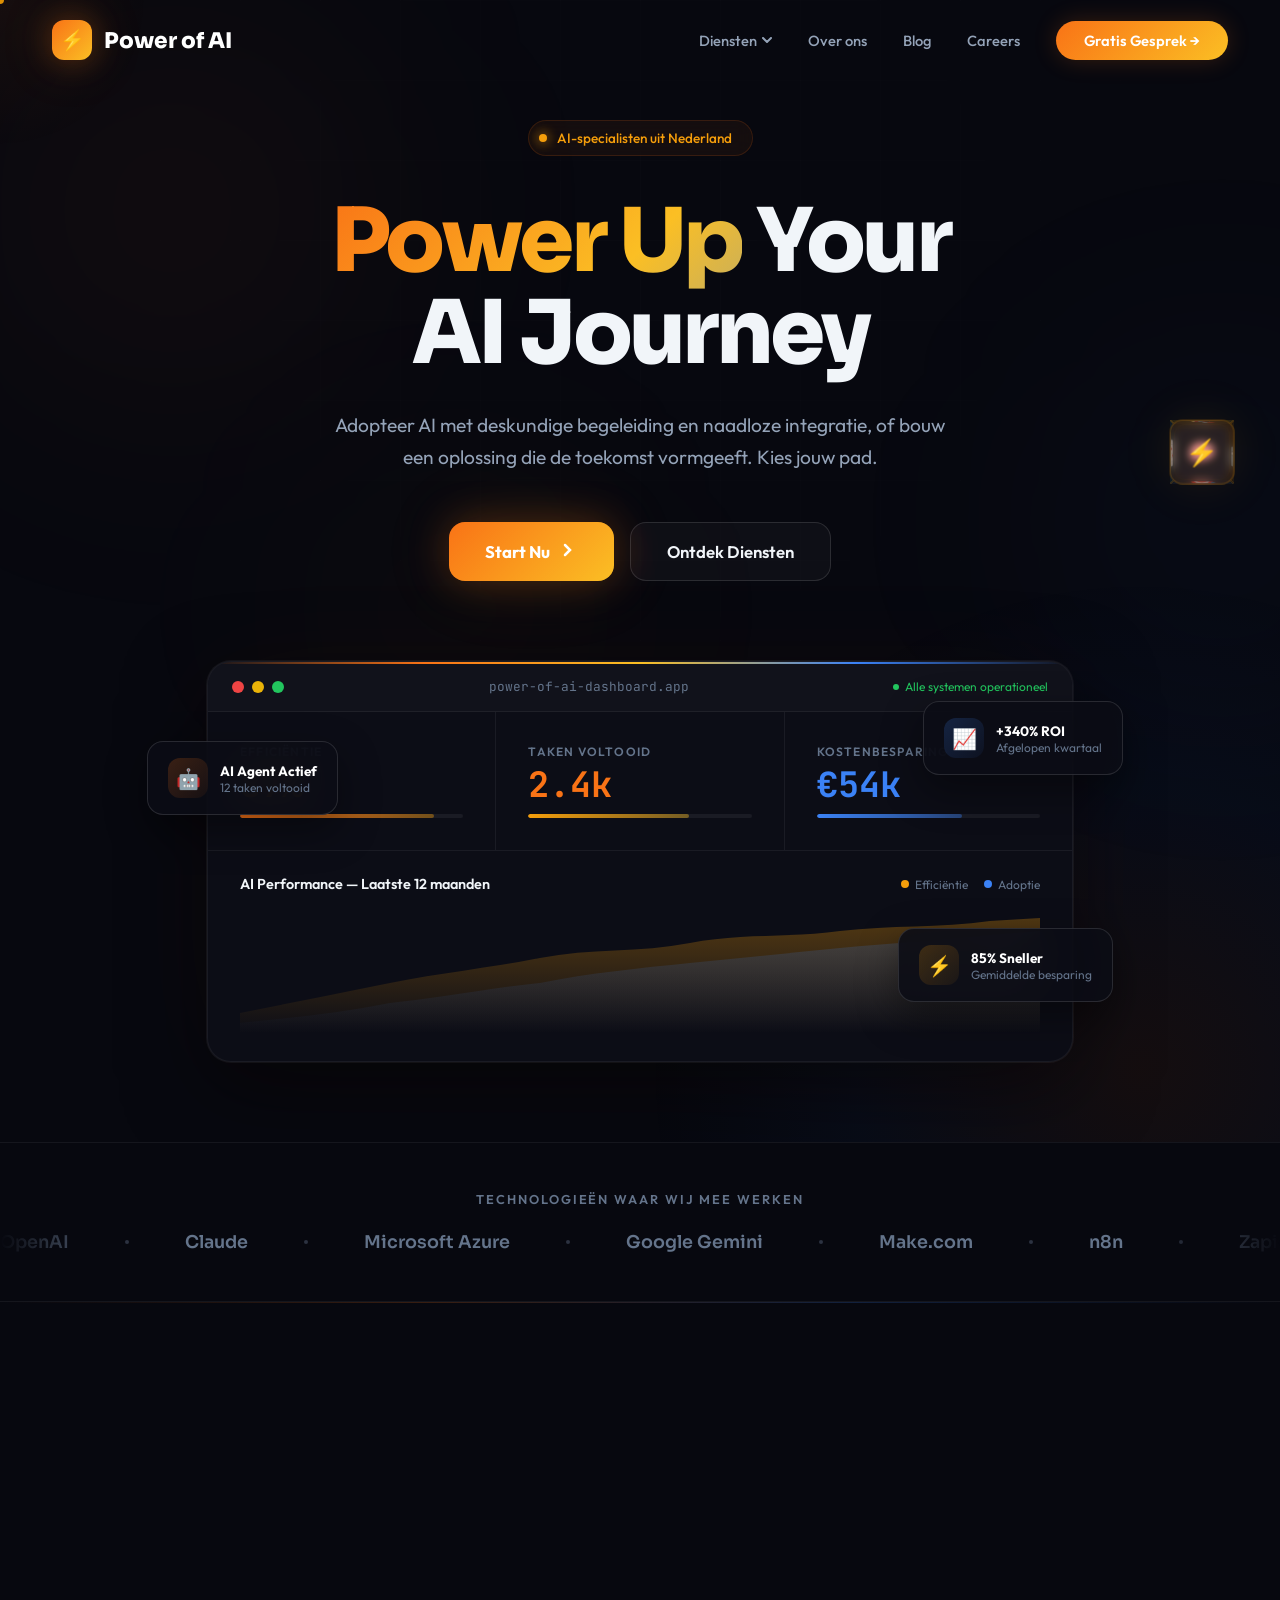
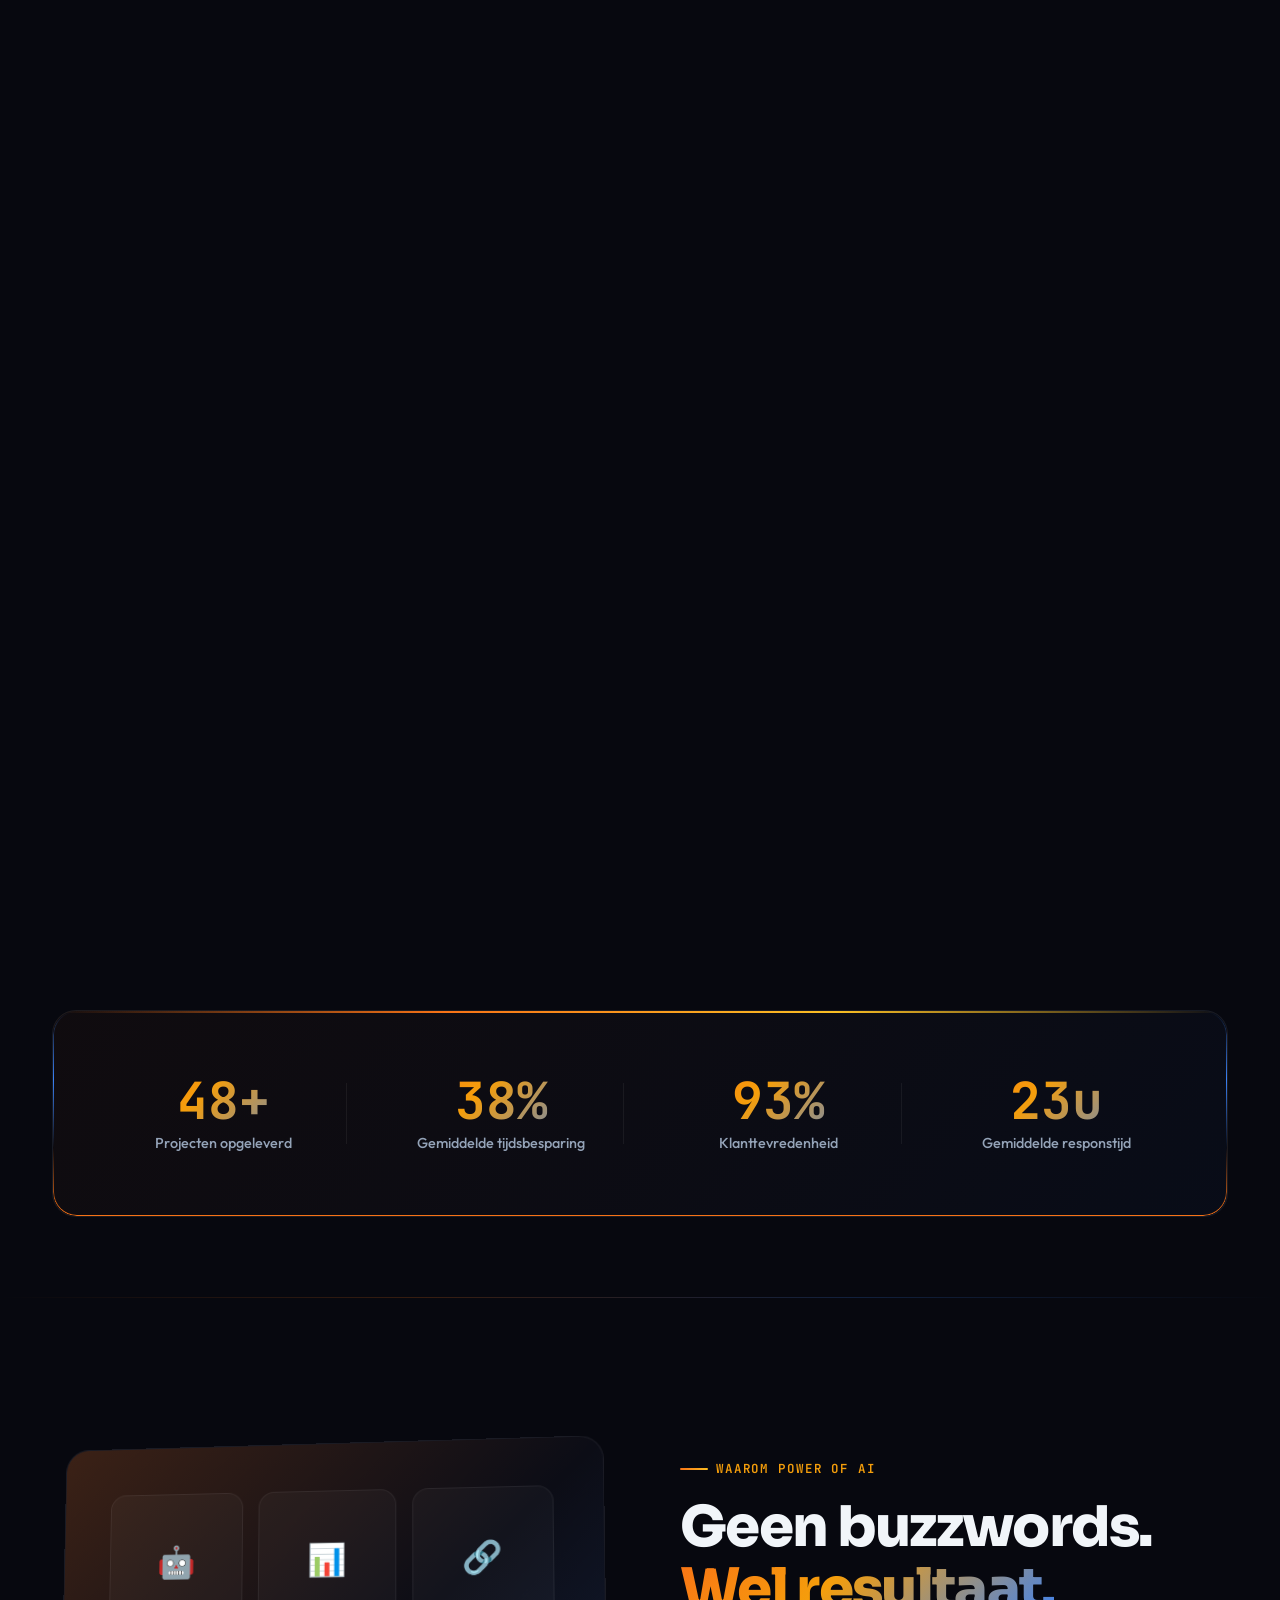
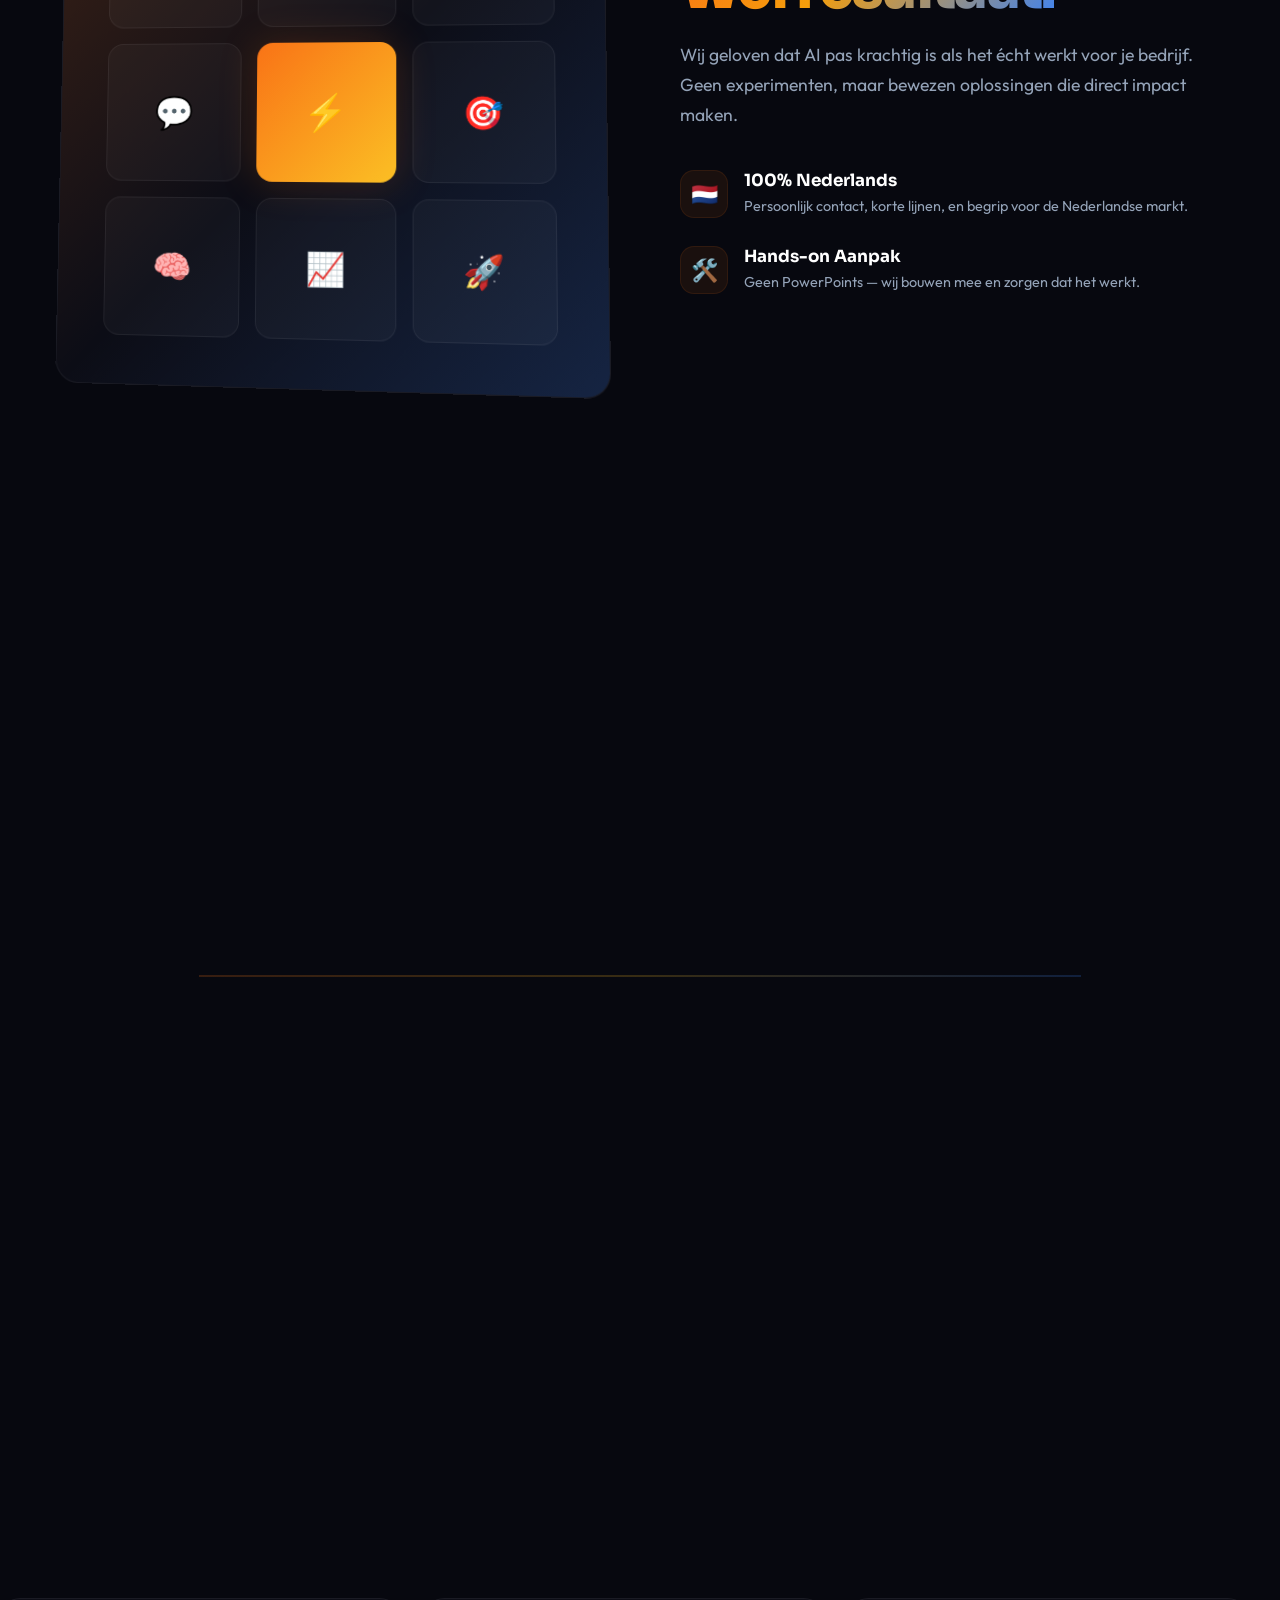
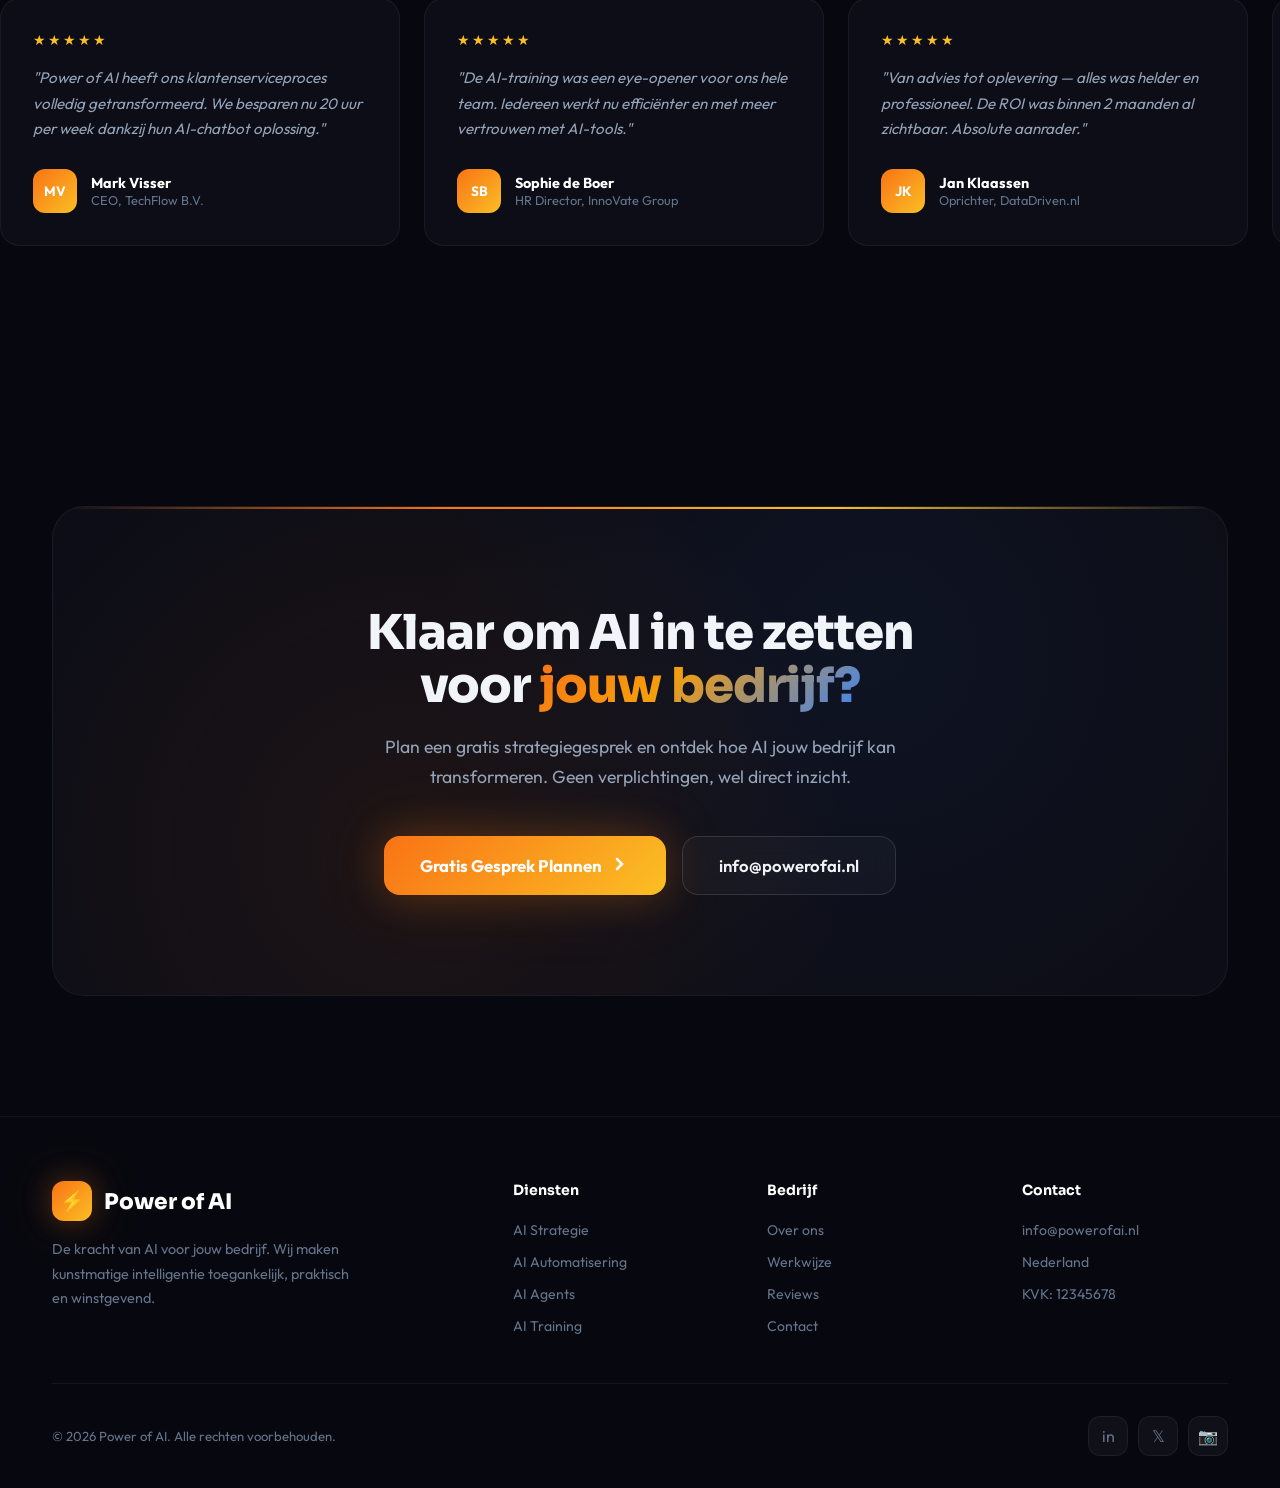
==== index.html @ 831a08fb "Add complete Power of AI website with all pages - Homepage with animated dashboard, shooting stars, " ====
<!DOCTYPE html>
<html lang="nl">
<head>
    <meta charset="UTF-8">
    <meta name="viewport" content="width=device-width, initial-scale=1.0">
    <title>Power of AI — De kracht van AI voor jouw bedrijf</title>
    <meta name="description" content="Power of AI helpt Nederlandse bedrijven om AI te implementeren. Van strategie tot automatisering.">
    <link rel="preconnect" href="https://fonts.googleapis.com">
    <link rel="preconnect" href="https://fonts.gstatic.com" crossorigin>
    <link href="https://fonts.googleapis.com/css2?family=Outfit:wght@300;400;500;600;700;800;900&family=Sora:wght@300;400;500;600;700;800&family=JetBrains+Mono:wght@400;500;600;700&display=swap" rel="stylesheet">
    <style>
        :root {
            /* Power of AI — Eigen identiteit: warm amber/orange + electric blue */
            --amber: #F59E0B;
            --amber-bright: #FBBF24;
            --orange: #F97316;
            --orange-deep: #EA580C;
            --blue: #3B82F6;
            --blue-deep: #2563EB;
            --sky: #0EA5E9;
            --bg-dark: #07080F;
            --bg-card: #0C0D16;
            --bg-elevated: #12131F;
            --text-primary: #F1F5F9;
            --text-secondary: #94A3B8;
            --text-muted: #64748B;
            --border: rgba(255,255,255,0.06);
            --border-hover: rgba(255,255,255,0.12);
            --glow-amber: rgba(245,158,11,0.15);
            --glow-blue: rgba(59,130,246,0.15);
            --gradient-main: linear-gradient(135deg, var(--orange), var(--amber-bright));
            --gradient-accent: linear-gradient(135deg, var(--blue), var(--sky));
            --gradient-mix: linear-gradient(135deg, var(--orange) 0%, var(--amber) 40%, var(--blue) 100%);
        }

        * { margin: 0; padding: 0; box-sizing: border-box; }
        html { scroll-behavior: smooth; }

        body {
            font-family: 'Outfit', sans-serif;
            background: var(--bg-dark);
            color: var(--text-primary);
            overflow-x: hidden;
            -webkit-font-smoothing: antialiased;
        }

        ::selection { background: rgba(245,158,11,0.3); color: white; }
        ::-webkit-scrollbar { width: 6px; }
        ::-webkit-scrollbar-track { background: var(--bg-dark); }
        ::-webkit-scrollbar-thumb { background: var(--gradient-main); border-radius: 3px; }

        .container { max-width: 1240px; margin: 0 auto; padding: 0 32px; }

        /* ===== SHOOTING STARS ===== */
        .shooting-stars {
            position: fixed;
            inset: 0;
            z-index: 0;
            pointer-events: none;
            overflow: hidden;
        }

        .shooting-star {
            position: absolute;
            width: 120px;
            height: 1px;
            background: linear-gradient(90deg, rgba(251,191,36,0.8), transparent);
            border-radius: 50%;
            animation: shoot linear infinite;
            opacity: 0;
        }

        .shooting-star::before {
            content: '';
            position: absolute;
            right: 0;
            width: 4px;
            height: 4px;
            border-radius: 50%;
            background: var(--amber-bright);
            box-shadow: 0 0 10px var(--amber), 0 0 30px rgba(251,191,36,0.5);
        }

        .ss-1 { top: 8%; left: -120px; animation-duration: 2.5s; animation-delay: 1s; transform: rotate(-15deg); }
        .ss-2 { top: 22%; left: -120px; animation-duration: 3s; animation-delay: 4s; transform: rotate(-8deg); width: 80px; }
        .ss-3 { top: 45%; left: -120px; animation-duration: 2s; animation-delay: 7s; transform: rotate(-20deg); width: 150px; }
        .ss-4 { top: 65%; left: -120px; animation-duration: 2.8s; animation-delay: 11s; transform: rotate(-12deg); width: 100px; }
        .ss-5 { top: 15%; left: -120px; animation-duration: 2.2s; animation-delay: 15s; transform: rotate(-5deg); width: 90px; }
        .ss-6 { top: 78%; left: -120px; animation-duration: 3.2s; animation-delay: 19s; transform: rotate(-18deg); width: 130px; }
        .ss-7 { top: 35%; left: -120px; animation-duration: 1.8s; animation-delay: 23s; transform: rotate(-10deg); width: 110px; }

        @keyframes shoot {
            0% { transform: translateX(0) rotate(inherit); opacity: 0; }
            5% { opacity: 1; }
            70% { opacity: 1; }
            100% { transform: translateX(calc(100vw + 200px)) rotate(inherit); opacity: 0; }
        }

        /* ===== BG ORBS ===== */
        .bg-effects {
            position: fixed;
            inset: 0;
            z-index: 0;
            pointer-events: none;
        }

        .bg-orb {
            position: absolute;
            border-radius: 50%;
            filter: blur(120px);
        }

        .bg-orb-1 {
            width: 600px; height: 600px;
            background: radial-gradient(circle, rgba(249,115,22,0.07), transparent 70%);
            top: -10%; left: -10%;
            animation: orbDrift 25s ease-in-out infinite;
        }

        .bg-orb-2 {
            width: 500px; height: 500px;
            background: radial-gradient(circle, rgba(59,130,246,0.06), transparent 70%);
            top: 30%; right: -15%;
            animation: orbDrift 30s ease-in-out infinite reverse;
        }

        .bg-orb-3 {
            width: 400px; height: 400px;
            background: radial-gradient(circle, rgba(245,158,11,0.05), transparent 70%);
            bottom: 10%; left: 20%;
            animation: orbDrift 20s ease-in-out infinite 5s;
        }

        @keyframes orbDrift {
            0%, 100% { transform: translate(0, 0) scale(1); }
            25% { transform: translate(60px, -40px) scale(1.1); }
            50% { transform: translate(-40px, 60px) scale(0.95); }
            75% { transform: translate(30px, 30px) scale(1.05); }
        }

        .bg-grid {
            position: fixed;
            inset: 0;
            background-image:
                linear-gradient(rgba(255,255,255,0.012) 1px, transparent 1px),
                linear-gradient(90deg, rgba(255,255,255,0.012) 1px, transparent 1px);
            background-size: 80px 80px;
            z-index: 0;
            pointer-events: none;
            mask-image: radial-gradient(ellipse at 50% 30%, black, transparent 80%);
        }

        /* ===== FLOATING 3D ELEMENT ===== */
        .floating-element {
            position: fixed;
            right: 48px;
            top: 50%;
            transform: translateY(-50%);
            z-index: 50;
            pointer-events: none;
            transition: top 0.1s linear;
        }

        .float-cube-wrapper {
            width: 60px;
            height: 60px;
            perspective: 400px;
            animation: floatBob 5s ease-in-out infinite;
        }

        .float-cube {
            width: 100%;
            height: 100%;
            position: relative;
            transform-style: preserve-3d;
            animation: cubeRotate 12s linear infinite;
        }

        .float-cube-face {
            position: absolute;
            width: 60px;
            height: 60px;
            border-radius: 12px;
            border: 1.5px solid rgba(245,158,11,0.25);
            display: flex;
            align-items: center;
            justify-content: center;
            font-size: 24px;
            backdrop-filter: blur(4px);
        }

        .fcf-front  { background: rgba(249,115,22,0.08); transform: translateZ(30px); }
        .fcf-back   { background: rgba(59,130,246,0.08); transform: rotateY(180deg) translateZ(30px); }
        .fcf-right  { background: rgba(245,158,11,0.08); transform: rotateY(90deg) translateZ(30px); }
        .fcf-left   { background: rgba(14,165,233,0.08); transform: rotateY(-90deg) translateZ(30px); }
        .fcf-top    { background: rgba(251,191,36,0.1); transform: rotateX(90deg) translateZ(30px); }
        .fcf-bottom { background: rgba(59,130,246,0.06); transform: rotateX(-90deg) translateZ(30px); }

        .float-cube-glow {
            position: absolute;
            inset: -20px;
            border-radius: 50%;
            background: radial-gradient(circle, rgba(245,158,11,0.15), transparent 70%);
            filter: blur(20px);
            animation: glowPulse 4s ease-in-out infinite;
        }

        @keyframes cubeRotate {
            0% { transform: rotateX(0deg) rotateY(0deg); }
            100% { transform: rotateX(360deg) rotateY(360deg); }
        }

        @keyframes floatBob {
            0%, 100% { transform: translateY(0); }
            50% { transform: translateY(-20px); }
        }

        @keyframes glowPulse {
            0%, 100% { opacity: 0.5; }
            50% { opacity: 1; }
        }

        /* Trail particles behind cube */
        .float-trail {
            position: absolute;
            width: 4px; height: 4px;
            border-radius: 50%;
            background: var(--amber);
            opacity: 0;
            animation: trailFade 2s ease-out infinite;
        }

        .float-trail:nth-child(1) { bottom: -10px; left: 20px; animation-delay: 0s; }
        .float-trail:nth-child(2) { bottom: -15px; left: 35px; animation-delay: 0.4s; }
        .float-trail:nth-child(3) { bottom: -8px; left: 50px; animation-delay: 0.8s; }

        @keyframes trailFade {
            0% { opacity: 0; transform: translateY(0) scale(1); }
            20% { opacity: 0.6; }
            100% { opacity: 0; transform: translateY(30px) scale(0); }
        }

        /* ===== NAVIGATION ===== */
        .nav {
            position: fixed;
            top: 0; left: 0; right: 0;
            z-index: 100;
            padding: 20px 0;
            transition: all 0.5s cubic-bezier(0.16, 1, 0.3, 1);
        }

        .nav.scrolled {
            padding: 12px 0;
            background: rgba(7,8,15,0.85);
            backdrop-filter: blur(24px) saturate(180%);
            border-bottom: 1px solid var(--border);
        }

        .nav-inner { display: flex; align-items: center; justify-content: space-between; }

        .nav-logo {
            display: flex;
            align-items: center;
            gap: 12px;
            text-decoration: none;
            font-family: 'Sora', sans-serif;
            font-weight: 800;
            font-size: 1.35rem;
            color: white;
        }

        .nav-logo-icon {
            width: 40px; height: 40px;
            border-radius: 12px;
            background: var(--gradient-main);
            display: flex;
            align-items: center;
            justify-content: center;
            font-size: 20px;
            box-shadow: 0 0 30px rgba(249,115,22,0.3), 0 0 60px rgba(245,158,11,0.15);
            animation: logoPulse 4s ease-in-out infinite;
        }

        @keyframes logoPulse {
            0%, 100% { box-shadow: 0 0 30px rgba(249,115,22,0.3), 0 0 60px rgba(245,158,11,0.15); }
            50% { box-shadow: 0 0 40px rgba(249,115,22,0.4), 0 0 80px rgba(245,158,11,0.25); }
        }

        .nav-links {
            display: flex;
            align-items: center;
            gap: 36px;
            list-style: none;
        }

        .nav-links a {
            text-decoration: none;
            color: var(--text-secondary);
            font-weight: 500;
            font-size: 0.92rem;
            transition: all 0.3s;
        }

        .nav-links a:hover { color: white; }

        .nav-cta {
            padding: 10px 28px !important;
            background: var(--gradient-main) !important;
            color: white !important;
            border-radius: 50px;
            font-weight: 600 !important;
            transition: all 0.4s cubic-bezier(0.16, 1, 0.3, 1) !important;
            box-shadow: 0 0 25px rgba(249,115,22,0.2);
        }

        .nav-cta:hover {
            transform: translateY(-2px) !important;
            box-shadow: 0 0 40px rgba(249,115,22,0.35) !important;
        }

        /* Nav dropdown */
        .nav-dropdown { position: relative; }
        .nav-dropdown-toggle { display: flex; align-items: center; gap: 5px; }
        .nav-dropdown-toggle svg { transition: transform 0.3s; }
        .nav-dropdown:hover .nav-dropdown-toggle svg { transform: rotate(180deg); }

        .nav-dropdown-menu {
            position: absolute;
            top: calc(100% + 12px);
            left: 50%;
            transform: translateX(-50%) translateY(8px);
            min-width: 240px;
            background: rgba(12,13,22,0.95);
            backdrop-filter: blur(24px);
            border: 1px solid var(--border-hover);
            border-radius: 16px;
            padding: 8px;
            opacity: 0;
            visibility: hidden;
            transition: all 0.3s cubic-bezier(0.16, 1, 0.3, 1);
            box-shadow: 0 20px 60px rgba(0,0,0,0.5);
            z-index: 200;
        }

        .nav-dropdown-menu::before {
            content: '';
            position: absolute;
            top: -12px; left: 0; right: 0; height: 12px;
        }

        .nav-dropdown-menu::after {
            content: '';
            position: absolute;
            top: 0; left: 0; right: 0;
            height: 2px;
            background: var(--gradient-main);
            border-radius: 16px 16px 0 0;
        }

        .nav-dropdown:hover .nav-dropdown-menu {
            opacity: 1;
            visibility: visible;
            transform: translateX(-50%) translateY(0);
        }

        .nav-dropdown-menu a {
            display: block;
            padding: 12px 16px;
            color: var(--text-secondary) !important;
            font-size: 0.9rem;
            font-weight: 500;
            border-radius: 10px;
            transition: all 0.2s;
            white-space: nowrap;
        }

        .nav-dropdown-menu a:hover {
            background: rgba(249,115,22,0.08);
            color: var(--amber) !important;
            padding-left: 20px;
        }

        .nav-dropdown-menu a::after { display: none !important; }

        .mobile-toggle {
            display: none;
            flex-direction: column;
            gap: 5px;
            background: none;
            border: none;
            cursor: pointer;
            padding: 8px;
        }

        .mobile-toggle span { width: 24px; height: 2px; background: white; border-radius: 2px; transition: all 0.3s; }

        /* ===== HERO ===== */
        .hero {
            min-height: 100vh;
            display: flex;
            align-items: center;
            position: relative;
            z-index: 1;
            padding: 120px 0 80px;
            overflow: hidden;
        }

        .hero-glow {
            position: absolute;
            top: 50%; left: 50%;
            transform: translate(-50%, -50%);
            width: 1000px; height: 1000px;
            background: radial-gradient(circle, rgba(249,115,22,0.06) 0%, rgba(59,130,246,0.04) 40%, transparent 70%);
            pointer-events: none;
        }

        .hero-content {
            position: relative;
            z-index: 2;
            text-align: center;
            max-width: 900px;
            margin: 0 auto;
        }

        .hero-badge {
            display: inline-flex;
            align-items: center;
            gap: 10px;
            padding: 8px 20px 8px 10px;
            background: rgba(249,115,22,0.06);
            border: 1px solid rgba(249,115,22,0.15);
            border-radius: 50px;
            font-size: 0.85rem;
            color: var(--amber);
            font-weight: 500;
            margin-bottom: 40px;
            animation: fadeUp 1s cubic-bezier(0.16, 1, 0.3, 1) both;
            backdrop-filter: blur(10px);
        }

        .hero-badge-pulse {
            width: 8px; height: 8px;
            background: var(--amber);
            border-radius: 50%;
            box-shadow: 0 0 12px var(--amber);
            animation: pulse 2s ease-in-out infinite;
        }

        @keyframes pulse {
            0%, 100% { opacity: 1; box-shadow: 0 0 12px var(--amber); }
            50% { opacity: 0.5; box-shadow: 0 0 24px var(--amber); }
        }

        .hero-title {
            font-family: 'Sora', sans-serif;
            font-size: clamp(3rem, 7vw, 5.5rem);
            font-weight: 800;
            line-height: 1.05;
            letter-spacing: -0.04em;
            margin-bottom: 28px;
            animation: fadeUp 1s cubic-bezier(0.16, 1, 0.3, 1) 0.1s both;
        }

        .hero-title-gradient {
            background: linear-gradient(135deg, var(--orange) 0%, var(--amber-bright) 40%, var(--blue) 100%);
            -webkit-background-clip: text;
            -webkit-text-fill-color: transparent;
            background-clip: text;
            background-size: 200% auto;
            animation: fadeUp 1s cubic-bezier(0.16, 1, 0.3, 1) 0.1s both, shimmer 6s linear infinite;
        }

        @keyframes shimmer {
            0% { background-position: 0% center; }
            100% { background-position: 200% center; }
        }

        .hero-desc {
            font-size: 1.2rem;
            color: var(--text-secondary);
            line-height: 1.7;
            max-width: 640px;
            margin: 0 auto 48px;
            animation: fadeUp 1s cubic-bezier(0.16, 1, 0.3, 1) 0.2s both;
        }

        .hero-buttons {
            display: flex;
            gap: 16px;
            justify-content: center;
            flex-wrap: wrap;
            animation: fadeUp 1s cubic-bezier(0.16, 1, 0.3, 1) 0.3s both;
        }

        .btn-glow {
            display: inline-flex;
            align-items: center;
            gap: 10px;
            padding: 18px 36px;
            background: var(--gradient-main);
            color: white;
            border: none;
            border-radius: 16px;
            font-family: 'Outfit', sans-serif;
            font-weight: 700;
            font-size: 1.05rem;
            cursor: pointer;
            text-decoration: none;
            position: relative;
            overflow: hidden;
            transition: all 0.4s cubic-bezier(0.16, 1, 0.3, 1);
            box-shadow: 0 0 40px rgba(249,115,22,0.25), 0 0 80px rgba(245,158,11,0.1);
        }

        .btn-glow::before {
            content: '';
            position: absolute;
            inset: -2px;
            background: linear-gradient(135deg, var(--orange), var(--amber-bright), var(--orange));
            background-size: 300% 300%;
            border-radius: 18px;
            z-index: -1;
            animation: borderShift 4s linear infinite;
            filter: blur(8px);
            opacity: 0.5;
        }

        @keyframes borderShift {
            0% { background-position: 0% 50%; }
            50% { background-position: 100% 50%; }
            100% { background-position: 0% 50%; }
        }

        .btn-glow:hover {
            transform: translateY(-3px) scale(1.02);
            box-shadow: 0 0 60px rgba(249,115,22,0.35), 0 0 120px rgba(245,158,11,0.15);
        }

        .btn-ghost {
            display: inline-flex;
            align-items: center;
            gap: 10px;
            padding: 18px 36px;
            background: rgba(255,255,255,0.03);
            color: var(--text-primary);
            border: 1px solid var(--border-hover);
            border-radius: 16px;
            font-family: 'Outfit', sans-serif;
            font-weight: 600;
            font-size: 1.05rem;
            cursor: pointer;
            text-decoration: none;
            transition: all 0.4s cubic-bezier(0.16, 1, 0.3, 1);
            backdrop-filter: blur(10px);
        }

        .btn-ghost:hover {
            background: rgba(255,255,255,0.06);
            border-color: rgba(249,115,22,0.3);
            transform: translateY(-3px);
            box-shadow: 0 0 30px rgba(249,115,22,0.1);
        }

        /* Hero dashboard */
        .hero-visual {
            margin-top: 80px;
            position: relative;
            animation: fadeUp 1.2s cubic-bezier(0.16, 1, 0.3, 1) 0.5s both;
        }

        .hero-dashboard {
            background: var(--bg-card);
            border: 1px solid var(--border);
            border-radius: 24px;
            overflow: hidden;
            position: relative;
            box-shadow: 0 0 0 1px rgba(255,255,255,0.05), 0 25px 80px rgba(0,0,0,0.5), 0 0 120px rgba(249,115,22,0.04);
        }

        .hero-dashboard::before {
            content: '';
            position: absolute;
            top: 0; left: 0; right: 0;
            height: 2px;
            background: linear-gradient(90deg, transparent, var(--orange), var(--amber-bright), var(--blue), transparent);
        }

        .dash-topbar {
            display: flex;
            align-items: center;
            justify-content: space-between;
            padding: 16px 24px;
            border-bottom: 1px solid var(--border);
            background: rgba(255,255,255,0.02);
        }

        .dash-dots { display: flex; gap: 8px; }
        .dash-dot { width: 12px; height: 12px; border-radius: 50%; }
        .dash-dot-red { background: #ef4444; }
        .dash-dot-yellow { background: #eab308; }
        .dash-dot-green { background: #22c55e; }

        .dash-title {
            font-family: 'JetBrains Mono', monospace;
            font-size: 0.8rem;
            color: var(--text-muted);
        }

        .dash-status { display: flex; align-items: center; gap: 6px; font-size: 0.75rem; color: #22c55e; }
        .dash-status-dot { width: 6px; height: 6px; background: #22c55e; border-radius: 50%; animation: pulse 2s infinite; }

        .dash-body {
            display: grid;
            grid-template-columns: 1fr 1fr 1fr;
            gap: 1px;
            background: var(--border);
        }

        .dash-panel { background: var(--bg-card); padding: 32px; }
        .dash-label {
            font-size: 0.75rem;
            color: var(--text-muted);
            text-transform: uppercase;
            letter-spacing: 0.1em;
            margin-bottom: 8px;
            font-weight: 600;
        }

        .dash-value {
            font-family: 'JetBrains Mono', monospace;
            font-size: 2.2rem;
            font-weight: 700;
            line-height: 1;
            margin-bottom: 12px;
        }

        .dash-value-amber { color: var(--amber); }
        .dash-value-orange { color: var(--orange); }
        .dash-value-blue { color: var(--blue); }

        .dash-bar-track { height: 4px; background: rgba(255,255,255,0.06); border-radius: 2px; overflow: hidden; }
        .dash-bar-fill { height: 100%; border-radius: 2px; animation: barGrow 2s cubic-bezier(0.16, 1, 0.3, 1) 1s both; }
        @keyframes barGrow { from { width: 0 !important; } }

        .dash-bar-amber { background: linear-gradient(90deg, var(--orange), rgba(245,158,11,0.4)); }
        .dash-bar-orange { background: linear-gradient(90deg, var(--amber), rgba(251,191,36,0.4)); }
        .dash-bar-blue { background: linear-gradient(90deg, var(--blue), rgba(59,130,246,0.4)); }

        .dash-chart {
            background: var(--bg-card);
            padding: 24px 32px;
            grid-column: 1 / -1;
        }

        .dash-chart-header { display: flex; justify-content: space-between; align-items: center; margin-bottom: 20px; }
        .dash-chart-title { font-weight: 600; font-size: 0.9rem; }
        .dash-chart-legend { display: flex; gap: 16px; font-size: 0.75rem; color: var(--text-muted); }
        .dash-chart-legend span { display: flex; align-items: center; gap: 6px; }
        .legend-dot { width: 8px; height: 8px; border-radius: 50%; }
        .svg-chart { width: 100%; height: 120px; }

        /* Floating cards around dashboard */
        .hero-float-card {
            position: absolute;
            background: rgba(12,13,22,0.9);
            backdrop-filter: blur(20px);
            border: 1px solid var(--border-hover);
            border-radius: 16px;
            padding: 16px 20px;
            display: flex;
            align-items: center;
            gap: 12px;
            box-shadow: 0 15px 40px rgba(0,0,0,0.4);
            animation: float 6s ease-in-out infinite;
            z-index: 5;
        }

        .hero-float-card-icon {
            width: 40px; height: 40px;
            border-radius: 12px;
            display: flex;
            align-items: center;
            justify-content: center;
            font-size: 20px;
            flex-shrink: 0;
        }

        .hero-float-card .fc-title { font-weight: 700; font-size: 0.85rem; color: white; }
        .hero-float-card .fc-sub { font-size: 0.75rem; color: var(--text-muted); }

        .hfc-1 { top: 20%; left: -60px; animation-delay: 0s; }
        .hfc-1 .hero-float-card-icon { background: linear-gradient(135deg, rgba(249,115,22,0.2), rgba(249,115,22,0.05)); }
        .hfc-2 { top: 10%; right: -50px; animation-delay: -2s; }
        .hfc-2 .hero-float-card-icon { background: linear-gradient(135deg, rgba(59,130,246,0.2), rgba(59,130,246,0.05)); }
        .hfc-3 { bottom: 15%; right: -40px; animation-delay: -4s; }
        .hfc-3 .hero-float-card-icon { background: linear-gradient(135deg, rgba(245,158,11,0.2), rgba(245,158,11,0.05)); }

        @keyframes float {
            0%, 100% { transform: translateY(0); }
            50% { transform: translateY(-15px); }
        }

        @keyframes fadeUp {
            from { opacity: 0; transform: translateY(40px); }
            to { opacity: 1; transform: translateY(0); }
        }

        /* ===== MARQUEE ===== */
        .marquee {
            padding: 48px 0;
            border-top: 1px solid var(--border);
            border-bottom: 1px solid var(--border);
            position: relative;
            z-index: 1;
            overflow: hidden;
        }

        .marquee-label {
            text-align: center;
            font-size: 0.8rem;
            font-weight: 600;
            color: var(--text-muted);
            text-transform: uppercase;
            letter-spacing: 0.15em;
            margin-bottom: 24px;
        }

        .marquee-track {
            display: flex;
            overflow: hidden;
            mask-image: linear-gradient(90deg, transparent, black 10%, black 90%, transparent);
        }

        .marquee-inner {
            display: flex;
            gap: 56px;
            align-items: center;
            animation: scroll 25s linear infinite;
        }

        .marquee-inner:hover { animation-play-state: paused; }

        .marquee-item {
            font-family: 'Sora', sans-serif;
            font-size: 1.1rem;
            font-weight: 600;
            color: var(--text-muted);
            white-space: nowrap;
            flex-shrink: 0;
            transition: color 0.3s;
            display: flex;
            align-items: center;
            gap: 8px;
        }

        .marquee-item:hover { color: var(--text-secondary); }
        .marquee-sep { width: 4px; height: 4px; background: var(--text-muted); border-radius: 50%; opacity: 0.4; flex-shrink: 0; }

        @keyframes scroll {
            from { transform: translateX(0); }
            to { transform: translateX(-50%); }
        }

        /* ===== SECTION HEADERS ===== */
        .section-tag {
            display: inline-flex;
            align-items: center;
            gap: 8px;
            font-family: 'JetBrains Mono', monospace;
            font-size: 0.78rem;
            font-weight: 600;
            color: var(--amber);
            text-transform: uppercase;
            letter-spacing: 0.15em;
            margin-bottom: 20px;
        }

        .section-tag-line {
            width: 28px; height: 2px;
            background: var(--gradient-main);
            border-radius: 1px;
        }

        .section-heading {
            font-family: 'Sora', sans-serif;
            font-size: clamp(2.2rem, 4.5vw, 3.5rem);
            font-weight: 800;
            line-height: 1.1;
            letter-spacing: -0.03em;
            margin-bottom: 20px;
        }

        .gradient-text {
            background: var(--gradient-mix);
            -webkit-background-clip: text;
            -webkit-text-fill-color: transparent;
            background-clip: text;
        }

        .section-desc {
            font-size: 1.1rem;
            color: var(--text-secondary);
            line-height: 1.7;
            max-width: 560px;
        }

        /* ===== SERVICES ===== */
        .services { padding: 140px 0; position: relative; z-index: 1; }
        .services-header { margin-bottom: 64px; }

        .services-grid {
            display: grid;
            grid-template-columns: repeat(3, 1fr);
            gap: 20px;
        }

        .service-card {
            background: var(--bg-card);
            border: 1px solid var(--border);
            border-radius: 20px;
            padding: 36px;
            position: relative;
            overflow: hidden;
            transition: all 0.5s cubic-bezier(0.16, 1, 0.3, 1);
            cursor: default;
        }

        .service-card::before {
            content: '';
            position: absolute;
            inset: 0;
            background: radial-gradient(circle at 50% 0%, var(--glow-amber), transparent 60%);
            opacity: 0;
            transition: opacity 0.5s;
        }

        .service-card::after {
            content: '';
            position: absolute;
            top: 0; left: 0; right: 0;
            height: 2px;
            background: var(--gradient-main);
            transform: scaleX(0);
            transform-origin: left;
            transition: transform 0.5s cubic-bezier(0.16, 1, 0.3, 1);
        }

        .service-card:hover {
            transform: translateY(-8px);
            border-color: rgba(249,115,22,0.15);
            box-shadow: 0 25px 60px rgba(0,0,0,0.3), 0 0 40px rgba(249,115,22,0.05);
        }

        .service-card:hover::before { opacity: 1; }
        .service-card:hover::after { transform: scaleX(1); }
        .service-card:hover .svc-icon { box-shadow: 0 0 30px rgba(249,115,22,0.2); transform: scale(1.05); }

        .svc-icon {
            width: 56px; height: 56px;
            border-radius: 16px;
            display: flex;
            align-items: center;
            justify-content: center;
            font-size: 26px;
            margin-bottom: 24px;
            position: relative;
            z-index: 1;
            transition: all 0.4s;
            background: linear-gradient(135deg, rgba(249,115,22,0.1), rgba(59,130,246,0.1));
            border: 1px solid rgba(249,115,22,0.1);
        }

        .svc-title {
            font-family: 'Sora', sans-serif;
            font-weight: 700;
            font-size: 1.15rem;
            color: white;
            margin-bottom: 12px;
            position: relative;
            z-index: 1;
        }

        .svc-desc {
            font-size: 0.92rem;
            color: var(--text-secondary);
            line-height: 1.7;
            margin-bottom: 24px;
            position: relative;
            z-index: 1;
        }

        .svc-link {
            display: inline-flex;
            align-items: center;
            gap: 6px;
            font-weight: 600;
            font-size: 0.88rem;
            color: var(--amber);
            text-decoration: none;
            position: relative;
            z-index: 1;
            transition: gap 0.3s;
        }

        .svc-link:hover { gap: 12px; }

        /* ===== STATS ===== */
        .stats { padding: 80px 0; position: relative; z-index: 1; }

        .stats-inner {
            background: linear-gradient(135deg, rgba(249,115,22,0.04), rgba(59,130,246,0.04));
            border: 1px solid var(--border);
            border-radius: 24px;
            padding: 64px 48px;
            display: grid;
            grid-template-columns: repeat(4, 1fr);
            gap: 32px;
            position: relative;
            overflow: hidden;
        }

        .stats-inner::before {
            content: '';
            position: absolute;
            top: 0; left: 0; right: 0;
            height: 2px;
            background: linear-gradient(90deg, transparent, var(--orange), var(--amber-bright), transparent);
        }

        .stat { text-align: center; position: relative; }

        .stat:not(:last-child)::after {
            content: '';
            position: absolute;
            top: 10%; right: 0;
            height: 80%;
            width: 1px;
            background: var(--border);
        }

        .stat-num {
            font-family: 'JetBrains Mono', monospace;
            font-size: clamp(2.5rem, 4vw, 3.2rem);
            font-weight: 700;
            line-height: 1;
            margin-bottom: 8px;
            background: var(--gradient-mix);
            -webkit-background-clip: text;
            -webkit-text-fill-color: transparent;
            background-clip: text;
        }

        .stat-text { font-size: 0.9rem; color: var(--text-secondary); font-weight: 500; }

        /* ===== ABOUT ===== */
        .about { padding: 140px 0; position: relative; z-index: 1; }

        .about-grid {
            display: grid;
            grid-template-columns: 1fr 1fr;
            gap: 80px;
            align-items: center;
        }

        .about-3d-card {
            background: var(--bg-card);
            border: 1px solid var(--border);
            border-radius: 24px;
            padding: 48px;
            position: relative;
            overflow: hidden;
            transform: perspective(800px) rotateY(-5deg) rotateX(3deg);
            transition: transform 0.6s cubic-bezier(0.16, 1, 0.3, 1);
        }

        .about-3d-card:hover { transform: perspective(800px) rotateY(0deg) rotateX(0deg); }

        .about-3d-card::before {
            content: '';
            position: absolute;
            inset: -1px;
            border-radius: 25px;
            background: linear-gradient(135deg, rgba(249,115,22,0.2), transparent, rgba(59,130,246,0.2));
            z-index: -1;
        }

        .about-icon-grid { display: grid; grid-template-columns: repeat(3, 1fr); gap: 16px; }

        .about-icon-cell {
            aspect-ratio: 1;
            border-radius: 16px;
            display: flex;
            align-items: center;
            justify-content: center;
            font-size: 32px;
            background: rgba(255,255,255,0.03);
            border: 1px solid var(--border);
            transition: all 0.4s cubic-bezier(0.16, 1, 0.3, 1);
        }

        .about-icon-cell:hover {
            transform: scale(1.1) rotate(-3deg);
            border-color: rgba(249,115,22,0.2);
            background: rgba(249,115,22,0.05);
            box-shadow: 0 0 30px rgba(249,115,22,0.1);
        }

        .about-icon-cell.center-cell {
            background: var(--gradient-main);
            border: none;
            box-shadow: 0 0 40px rgba(249,115,22,0.2);
        }

        .about-features { display: flex; flex-direction: column; gap: 28px; margin-top: 40px; }
        .about-feat { display: flex; gap: 16px; align-items: flex-start; }

        .about-feat-icon {
            width: 48px; height: 48px;
            border-radius: 14px;
            background: rgba(249,115,22,0.08);
            border: 1px solid rgba(249,115,22,0.1);
            display: flex;
            align-items: center;
            justify-content: center;
            font-size: 22px;
            flex-shrink: 0;
            transition: all 0.3s;
        }

        .about-feat:hover .about-feat-icon { background: rgba(249,115,22,0.15); box-shadow: 0 0 20px rgba(249,115,22,0.1); }
        .about-feat-title { font-family: 'Sora', sans-serif; font-weight: 700; color: white; font-size: 1.05rem; margin-bottom: 4px; }
        .about-feat-desc { font-size: 0.9rem; color: var(--text-secondary); line-height: 1.6; }

        /* ===== PROCESS ===== */
        .process { padding: 140px 0; position: relative; z-index: 1; }
        .process-header { text-align: center; margin-bottom: 80px; }
        .process-header .section-desc { margin: 0 auto; }

        .process-timeline {
            display: grid;
            grid-template-columns: repeat(4, 1fr);
            gap: 24px;
            position: relative;
        }

        .process-timeline::before {
            content: '';
            position: absolute;
            top: 44px;
            left: 12.5%;
            right: 12.5%;
            height: 2px;
            background: linear-gradient(90deg, var(--orange), var(--amber-bright), var(--blue));
            opacity: 0.2;
        }

        .process-step { text-align: center; }

        .process-num {
            width: 56px; height: 56px;
            margin: 0 auto 24px;
            border-radius: 16px;
            display: flex;
            align-items: center;
            justify-content: center;
            font-family: 'JetBrains Mono', monospace;
            font-weight: 700;
            font-size: 1.1rem;
            position: relative;
            z-index: 2;
            color: white;
            background: var(--gradient-main);
            box-shadow: 0 0 30px rgba(249,115,22,0.2), 0 0 60px rgba(245,158,11,0.1);
        }

        .process-step-title { font-family: 'Sora', sans-serif; font-weight: 700; font-size: 1.1rem; color: white; margin-bottom: 8px; }
        .process-step-desc { font-size: 0.9rem; color: var(--text-secondary); line-height: 1.6; }

        /* ===== TESTIMONIALS ===== */
        .testimonials { padding: 140px 0; position: relative; z-index: 1; overflow: hidden; }
        .testimonials-header { text-align: center; margin-bottom: 64px; }
        .testimonials-header .section-desc { margin: 0 auto; }

        .testimonials-marquee { display: flex; gap: 24px; animation: scrollCards 35s linear infinite; }
        .testimonials-marquee:hover { animation-play-state: paused; }

        @keyframes scrollCards {
            from { transform: translateX(0); }
            to { transform: translateX(-50%); }
        }

        .testi-card {
            flex-shrink: 0;
            width: 400px;
            background: var(--bg-card);
            border: 1px solid var(--border);
            border-radius: 20px;
            padding: 32px;
            transition: all 0.4s;
            position: relative;
            overflow: hidden;
        }

        .testi-card::before {
            content: '';
            position: absolute;
            top: 0; left: 0; right: 0;
            height: 2px;
            background: var(--gradient-main);
            opacity: 0;
            transition: opacity 0.4s;
        }

        .testi-card:hover {
            border-color: rgba(249,115,22,0.15);
            box-shadow: 0 15px 40px rgba(0,0,0,0.3);
            transform: translateY(-4px);
        }

        .testi-card:hover::before { opacity: 1; }
        .testi-stars { color: #fbbf24; font-size: 0.9rem; margin-bottom: 16px; letter-spacing: 2px; }
        .testi-text { font-size: 0.95rem; color: var(--text-secondary); line-height: 1.7; margin-bottom: 24px; font-style: italic; min-height: 80px; }
        .testi-author { display: flex; align-items: center; gap: 14px; }

        .testi-avatar {
            width: 44px; height: 44px;
            border-radius: 12px;
            background: var(--gradient-main);
            display: flex;
            align-items: center;
            justify-content: center;
            font-weight: 700;
            font-size: 0.85rem;
            color: white;
        }

        .testi-name { font-weight: 700; font-size: 0.9rem; color: white; }
        .testi-role { font-size: 0.8rem; color: var(--text-muted); }

        /* ===== CTA ===== */
        .cta-section { padding: 120px 0; position: relative; z-index: 1; }

        .cta-box {
            position: relative;
            border-radius: 32px;
            padding: 100px 64px;
            text-align: center;
            overflow: hidden;
            background: var(--bg-card);
            border: 1px solid var(--border);
        }

        .cta-box::before {
            content: '';
            position: absolute;
            inset: 0;
            background:
                radial-gradient(circle at 30% 70%, rgba(249,115,22,0.08) 0%, transparent 50%),
                radial-gradient(circle at 70% 30%, rgba(59,130,246,0.06) 0%, transparent 50%);
        }

        .cta-box::after {
            content: '';
            position: absolute;
            top: 0; left: 0; right: 0;
            height: 2px;
            background: linear-gradient(90deg, transparent, var(--orange), var(--amber-bright), transparent);
        }

        .cta-content { position: relative; z-index: 1; }

        .cta-title {
            font-family: 'Sora', sans-serif;
            font-size: clamp(2rem, 4vw, 3rem);
            font-weight: 800;
            line-height: 1.1;
            margin-bottom: 20px;
            letter-spacing: -0.02em;
        }

        .cta-desc {
            font-size: 1.1rem;
            color: var(--text-secondary);
            line-height: 1.7;
            max-width: 520px;
            margin: 0 auto 44px;
        }

        .cta-buttons { display: flex; gap: 16px; justify-content: center; flex-wrap: wrap; }

        /* ===== FOOTER ===== */
        .footer { padding: 64px 0 32px; border-top: 1px solid var(--border); position: relative; z-index: 1; }

        .footer-grid {
            display: grid;
            grid-template-columns: 2fr 1fr 1fr 1fr;
            gap: 48px;
            margin-bottom: 48px;
        }

        .footer-desc { font-size: 0.9rem; color: var(--text-muted); line-height: 1.7; margin-top: 16px; max-width: 300px; }
        .footer-heading { font-family: 'Sora', sans-serif; font-weight: 700; font-size: 0.88rem; color: white; margin-bottom: 20px; }
        .footer-list { list-style: none; display: flex; flex-direction: column; gap: 12px; }
        .footer-list a { text-decoration: none; color: var(--text-muted); font-size: 0.88rem; transition: all 0.3s; }
        .footer-list a:hover { color: var(--amber); }

        .footer-bottom {
            display: flex;
            align-items: center;
            justify-content: space-between;
            padding-top: 32px;
            border-top: 1px solid var(--border);
            font-size: 0.82rem;
            color: var(--text-muted);
        }

        .footer-socials { display: flex; gap: 10px; }

        .footer-social {
            width: 40px; height: 40px;
            border-radius: 12px;
            background: rgba(255,255,255,0.04);
            border: 1px solid var(--border);
            display: flex;
            align-items: center;
            justify-content: center;
            text-decoration: none;
            color: var(--text-muted);
            font-size: 1rem;
            transition: all 0.3s;
        }

        .footer-social:hover {
            background: var(--gradient-main);
            border-color: transparent;
            color: white;
            transform: translateY(-2px);
            box-shadow: 0 0 25px rgba(249,115,22,0.2);
        }

        /* ===== REVEAL ===== */
        .reveal { opacity: 0; transform: translateY(40px); transition: all 0.8s cubic-bezier(0.16, 1, 0.3, 1); }
        .reveal.visible { opacity: 1; transform: translateY(0); }
        .reveal-d1 { transition-delay: 0.1s; }
        .reveal-d2 { transition-delay: 0.2s; }
        .reveal-d3 { transition-delay: 0.3s; }

        /* ===== RESPONSIVE ===== */
        @media (max-width: 1024px) {
            .services-grid { grid-template-columns: repeat(2, 1fr); }
            .stats-inner { grid-template-columns: repeat(2, 1fr); }
            .stat:nth-child(2)::after { display: none; }
            .about-grid { grid-template-columns: 1fr; gap: 48px; }
            .process-timeline { grid-template-columns: repeat(2, 1fr); }
            .process-timeline::before { display: none; }
            .footer-grid { grid-template-columns: 1fr 1fr; }
            .dash-body { grid-template-columns: 1fr 1fr; }
            .hfc-1, .hfc-2, .hfc-3 { display: none; }
            .floating-element { right: 20px; }
            .float-cube-wrapper { width: 45px; height: 45px; }
            .float-cube-face { width: 45px; height: 45px; font-size: 18px; border-radius: 9px; }
            .fcf-front { transform: translateZ(22px); }
            .fcf-back { transform: rotateY(180deg) translateZ(22px); }
            .fcf-right { transform: rotateY(90deg) translateZ(22px); }
            .fcf-left { transform: rotateY(-90deg) translateZ(22px); }
            .fcf-top { transform: rotateX(90deg) translateZ(22px); }
            .fcf-bottom { transform: rotateX(-90deg) translateZ(22px); }
        }

        @media (max-width: 768px) {
            .nav-links { display: none; }
            .mobile-toggle { display: flex; }
            .services-grid { grid-template-columns: 1fr; }
            .stats-inner { grid-template-columns: 1fr 1fr; padding: 40px 24px; }
            .process-timeline { grid-template-columns: 1fr; }
            .cta-box { padding: 60px 24px; }
            .footer-grid { grid-template-columns: 1fr; gap: 32px; }
            .footer-bottom { flex-direction: column; gap: 16px; }
            .dash-body { grid-template-columns: 1fr; }
            .testi-card { width: 320px; }
            .floating-element { display: none; }
            .custom-cursor, .cursor-glow { display: none; }
        }

        /* ===== LOADING SCREEN ===== */
        .loader {
            position: fixed;
            inset: 0;
            z-index: 9999;
            background: var(--bg-dark);
            display: flex;
            flex-direction: column;
            align-items: center;
            justify-content: center;
            gap: 32px;
            transition: opacity 0.6s, visibility 0.6s;
        }

        .loader.hidden {
            opacity: 0;
            visibility: hidden;
        }

        .loader-logo {
            width: 70px; height: 70px;
            border-radius: 18px;
            background: var(--gradient-main);
            display: flex;
            align-items: center;
            justify-content: center;
            font-size: 36px;
            animation: loaderPulse 1.5s ease-in-out infinite;
            box-shadow: 0 0 60px rgba(249,115,22,0.3);
        }

        @keyframes loaderPulse {
            0%, 100% { transform: scale(1); box-shadow: 0 0 60px rgba(249,115,22,0.3); }
            50% { transform: scale(1.08); box-shadow: 0 0 90px rgba(249,115,22,0.5); }
        }

        .loader-bar {
            width: 200px;
            height: 3px;
            background: rgba(255,255,255,0.06);
            border-radius: 2px;
            overflow: hidden;
        }

        .loader-bar-fill {
            height: 100%;
            width: 0%;
            background: var(--gradient-main);
            border-radius: 2px;
            animation: loadBar 1.8s cubic-bezier(0.16, 1, 0.3, 1) forwards;
        }

        @keyframes loadBar {
            0% { width: 0%; }
            60% { width: 70%; }
            100% { width: 100%; }
        }

        .loader-text {
            font-family: 'JetBrains Mono', monospace;
            font-size: 0.75rem;
            color: var(--text-muted);
            letter-spacing: 0.15em;
            text-transform: uppercase;
        }

        /* ===== SCROLL PROGRESS BAR ===== */
        .scroll-progress {
            position: fixed;
            top: 0; left: 0;
            height: 3px;
            background: var(--gradient-main);
            z-index: 9998;
            width: 0%;
            transition: width 0.1s linear;
            box-shadow: 0 0 10px rgba(249,115,22,0.5);
        }

        /* ===== CUSTOM CURSOR ===== */
        .custom-cursor {
            position: fixed;
            width: 8px; height: 8px;
            background: var(--amber);
            border-radius: 50%;
            pointer-events: none;
            z-index: 9997;
            transition: width 0.3s, height 0.3s, margin 0.3s, opacity 0.3s;
            margin-left: -4px;
            margin-top: -4px;
            mix-blend-mode: difference;
        }

        .custom-cursor.hover {
            width: 48px; height: 48px;
            margin-left: -24px;
            margin-top: -24px;
            background: rgba(245,158,11,0.15);
            border: 2px solid var(--amber);
        }

        .cursor-glow {
            position: fixed;
            width: 300px; height: 300px;
            border-radius: 50%;
            background: radial-gradient(circle, rgba(249,115,22,0.06), transparent 70%);
            pointer-events: none;
            z-index: 0;
            transform: translate(-50%, -50%);
            transition: opacity 0.4s;
        }

        /* ===== BACK TO TOP ===== */
        .back-to-top {
            position: fixed;
            bottom: 32px;
            right: 32px;
            width: 48px; height: 48px;
            border-radius: 14px;
            background: var(--bg-card);
            border: 1px solid var(--border-hover);
            display: flex;
            align-items: center;
            justify-content: center;
            color: var(--amber);
            font-size: 1.2rem;
            z-index: 90;
            cursor: pointer;
            opacity: 0;
            transform: translateY(20px);
            transition: all 0.4s cubic-bezier(0.16, 1, 0.3, 1);
            text-decoration: none;
            backdrop-filter: blur(12px);
        }

        .back-to-top.visible {
            opacity: 1;
            transform: translateY(0);
        }

        .back-to-top:hover {
            background: var(--gradient-main);
            color: white;
            border-color: transparent;
            transform: translateY(-4px);
            box-shadow: 0 0 30px rgba(249,115,22,0.3);
        }

        /* ===== WORD REVEAL ANIMATION ===== */
        .word-reveal {
            overflow: hidden;
            display: inline-block;
        }

        .word-reveal-inner {
            display: inline-block;
            transform: translateY(110%);
            transition: transform 0.8s cubic-bezier(0.16, 1, 0.3, 1);
        }

        .word-reveal.visible .word-reveal-inner {
            transform: translateY(0);
        }

        /* ===== TILT CARD EFFECT ===== */
        .service-card {
            transform-style: preserve-3d;
            transform: perspective(800px) rotateX(0deg) rotateY(0deg);
        }

        .service-card .svc-icon,
        .service-card .svc-title {
            transform: translateZ(30px);
        }

        /* ===== MAGNETIC BUTTON EFFECT ===== */
        .btn-glow, .btn-ghost, .nav-cta {
            transition: all 0.4s cubic-bezier(0.16, 1, 0.3, 1), transform 0.2s ease-out;
        }

        /* ===== SECTION DIVIDER GLOW ===== */
        .section-glow {
            width: 100%;
            height: 1px;
            background: linear-gradient(90deg, transparent, rgba(249,115,22,0.2), rgba(59,130,246,0.2), transparent);
            margin: 0;
        }

        /* ===== STAGGER SERVICE GRID ===== */
        .services-grid .service-card:nth-child(1) { transition-delay: 0s; }
        .services-grid .service-card:nth-child(2) { transition-delay: 0.08s; }
        .services-grid .service-card:nth-child(3) { transition-delay: 0.16s; }
        .services-grid .service-card:nth-child(4) { transition-delay: 0.24s; }
        .services-grid .service-card:nth-child(5) { transition-delay: 0.32s; }
        .services-grid .service-card:nth-child(6) { transition-delay: 0.40s; }

        /* ===== HOVER CARD SHINE ===== */
        .service-card .card-shine {
            position: absolute;
            inset: 0;
            border-radius: 20px;
            opacity: 0;
            transition: opacity 0.4s;
            background: radial-gradient(600px circle at var(--shine-x, 50%) var(--shine-y, 50%), rgba(249,115,22,0.06), transparent 40%);
            pointer-events: none;
            z-index: 0;
        }

        .service-card:hover .card-shine { opacity: 1; }

        /* ===== ANIMATED BORDER ON STATS ===== */
        .stats-inner {
            position: relative;
        }

        .stats-inner .animated-border {
            position: absolute;
            inset: 0;
            border-radius: 24px;
            padding: 1px;
            background: linear-gradient(var(--angle, 0deg), var(--orange), transparent, var(--blue), transparent);
            mask: linear-gradient(#fff 0 0) content-box, linear-gradient(#fff 0 0);
            mask-composite: exclude;
            -webkit-mask-composite: xor;
            animation: rotateBorder 6s linear infinite;
            pointer-events: none;
        }

        @keyframes rotateBorder {
            to { --angle: 360deg; }
        }

        @property --angle {
            syntax: '<angle>';
            initial-value: 0deg;
            inherits: false;
        }
    </style>
</head>
<body>

    <!-- Loading screen -->
    <div class="loader" id="loader">
        <div class="loader-logo">⚡</div>
        <div class="loader-bar"><div class="loader-bar-fill"></div></div>
        <div class="loader-text">Power of AI laden...</div>
    </div>

    <!-- Scroll progress -->
    <div class="scroll-progress" id="scrollProgress"></div>

    <!-- Custom cursor -->
    <div class="custom-cursor" id="cursor"></div>
    <div class="cursor-glow" id="cursorGlow"></div>

    <!-- Back to top -->
    <a href="#" class="back-to-top" id="backToTop" aria-label="Terug naar boven">↑</a>

    <!-- Shooting stars -->
    <div class="shooting-stars">
        <div class="shooting-star ss-1"></div>
        <div class="shooting-star ss-2"></div>
        <div class="shooting-star ss-3"></div>
        <div class="shooting-star ss-4"></div>
        <div class="shooting-star ss-5"></div>
        <div class="shooting-star ss-6"></div>
        <div class="shooting-star ss-7"></div>
    </div>

    <!-- Background orbs -->
    <div class="bg-effects">
        <div class="bg-orb bg-orb-1"></div>
        <div class="bg-orb bg-orb-2"></div>
        <div class="bg-orb bg-orb-3"></div>
    </div>
    <div class="bg-grid"></div>

    <!-- Floating 3D Cube (follows scroll) -->
    <div class="floating-element" id="floatingCube">
        <div class="float-cube-glow"></div>
        <div class="float-cube-wrapper">
            <div class="float-cube">
                <div class="float-cube-face fcf-front">⚡</div>
                <div class="float-cube-face fcf-back">🧠</div>
                <div class="float-cube-face fcf-right">🤖</div>
                <div class="float-cube-face fcf-left">📈</div>
                <div class="float-cube-face fcf-top">🚀</div>
                <div class="float-cube-face fcf-bottom">🎯</div>
            </div>
        </div>
        <div class="float-trail"></div>
        <div class="float-trail"></div>
        <div class="float-trail"></div>
    </div>

    <!-- ===== NAV ===== -->
    <nav class="nav" id="nav">
        <div class="container">
            <div class="nav-inner">
                <a href="#" class="nav-logo">
                    <div class="nav-logo-icon">⚡</div>
                    Power of AI
                </a>
                <ul class="nav-links">
                    <li class="nav-dropdown">
                        <a href="#diensten" class="nav-dropdown-toggle">Diensten <svg width="10" height="6" fill="none" stroke="currentColor" stroke-width="2" stroke-linecap="round"><path d="M1 1l4 4 4-4"/></svg></a>
                        <div class="nav-dropdown-menu">
                            <a href="/diensten/ai-automatisering.html">AI Automatisering</a>
                            <a href="/diensten/ai-agents.html">AI Agents</a>
                            <a href="/diensten/ai-strategie.html">AI Strategie</a>
                            <a href="/diensten/ai-training.html">AI Training & Workshops</a>
                            <a href="/diensten/ai-webapplicaties.html">AI Webapplicaties</a>
                            <a href="/diensten/ai-integratie.html">AI Integratie</a>
                        </div>
                    </li>
                    <li><a href="/over-ons.html">Over ons</a></li>
                    <li><a href="/blog.html">Blog</a></li>
                    <li><a href="/careers.html">Careers</a></li>
                    <li><a href="/contact.html" class="nav-cta">Gratis Gesprek →</a></li>
                </ul>
                <button class="mobile-toggle" onclick="toggleMobile()" aria-label="Menu">
                    <span></span><span></span><span></span>
                </button>
            </div>
        </div>
    </nav>

    <!-- ===== HERO ===== -->
    <section class="hero">
        <div class="hero-glow"></div>
        <div class="container">
            <div class="hero-content">
                <div class="hero-badge">
                    <span class="hero-badge-pulse"></span>
                    AI-specialisten uit Nederland
                </div>
                <h1 class="hero-title">
                    <span class="hero-title-gradient">Power Up</span> Your<br>AI Journey
                </h1>
                <p class="hero-desc">
                    Adopteer AI met deskundige begeleiding en naadloze integratie,
                    of bouw een oplossing die de toekomst vormgeeft. Kies jouw pad.
                </p>
                <div class="hero-buttons">
                    <a href="#contact" class="btn-glow">
                        Start Nu
                        <svg width="18" height="18" fill="none" stroke="currentColor" stroke-width="2.5" stroke-linecap="round"><path d="M5 12l5-5-5-5"/></svg>
                    </a>
                    <a href="#diensten" class="btn-ghost">Ontdek Diensten</a>
                </div>
            </div>

            <div class="hero-visual">
                <div class="hero-float-card hfc-1">
                    <div class="hero-float-card-icon">🤖</div>
                    <div>
                        <div class="fc-title">AI Agent Actief</div>
                        <div class="fc-sub">12 taken voltooid</div>
                    </div>
                </div>
                <div class="hero-float-card hfc-2">
                    <div class="hero-float-card-icon">📈</div>
                    <div>
                        <div class="fc-title">+340% ROI</div>
                        <div class="fc-sub">Afgelopen kwartaal</div>
                    </div>
                </div>
                <div class="hero-float-card hfc-3">
                    <div class="hero-float-card-icon">⚡</div>
                    <div>
                        <div class="fc-title">85% Sneller</div>
                        <div class="fc-sub">Gemiddelde besparing</div>
                    </div>
                </div>

                <div class="hero-dashboard">
                    <div class="dash-topbar">
                        <div class="dash-dots">
                            <div class="dash-dot dash-dot-red"></div>
                            <div class="dash-dot dash-dot-yellow"></div>
                            <div class="dash-dot dash-dot-green"></div>
                        </div>
                        <div class="dash-title">power-of-ai-dashboard.app</div>
                        <div class="dash-status"><span class="dash-status-dot"></span>Alle systemen operationeel</div>
                    </div>
                    <div class="dash-body">
                        <div class="dash-panel">
                            <div class="dash-label">Efficiëntie</div>
                            <div class="dash-value dash-value-amber">87%</div>
                            <div class="dash-bar-track"><div class="dash-bar-fill dash-bar-amber" style="width:87%"></div></div>
                        </div>
                        <div class="dash-panel">
                            <div class="dash-label">Taken Voltooid</div>
                            <div class="dash-value dash-value-orange">2.4k</div>
                            <div class="dash-bar-track"><div class="dash-bar-fill dash-bar-orange" style="width:72%"></div></div>
                        </div>
                        <div class="dash-panel">
                            <div class="dash-label">Kostenbesparing</div>
                            <div class="dash-value dash-value-blue">€54k</div>
                            <div class="dash-bar-track"><div class="dash-bar-fill dash-bar-blue" style="width:65%"></div></div>
                        </div>
                        <div class="dash-chart">
                            <div class="dash-chart-header">
                                <span class="dash-chart-title">AI Performance — Laatste 12 maanden</span>
                                <div class="dash-chart-legend">
                                    <span><span class="legend-dot" style="background:var(--amber)"></span> Efficiëntie</span>
                                    <span><span class="legend-dot" style="background:var(--blue)"></span> Adoptie</span>
                                </div>
                            </div>
                            <svg class="svg-chart" viewBox="0 0 800 120" preserveAspectRatio="none">
                                <defs>
                                    <linearGradient id="amberGrad" x1="0" y1="0" x2="0" y2="1">
                                        <stop offset="0%" stop-color="#F59E0B" stop-opacity="0.3"/>
                                        <stop offset="100%" stop-color="#F59E0B" stop-opacity="0"/>
                                    </linearGradient>
                                    <linearGradient id="blueGrad" x1="0" y1="0" x2="0" y2="1">
                                        <stop offset="0%" stop-color="#3B82F6" stop-opacity="0.2"/>
                                        <stop offset="100%" stop-color="#3B82F6" stop-opacity="0"/>
                                    </linearGradient>
                                </defs>
                                <path d="M0,100 C50,90 100,80 150,70 C200,60 250,55 300,45 C350,35 400,40 450,30 C500,20 550,25 600,18 C650,12 700,15 750,8 L800,5 L800,120 L0,120Z" fill="url(#amberGrad)"/>
                                <path d="M0,100 C50,90 100,80 150,70 C200,60 250,55 300,45 C350,35 400,40 450,30 C500,20 550,25 600,18 C650,12 700,15 750,8 L800,5" fill="none" stroke="#F59E0B" stroke-width="2.5" class="chart-line"/>
                                <path d="M0,110 C50,105 100,100 150,90 C200,85 250,75 300,70 C350,60 400,55 450,50 C500,45 550,40 600,35 C650,30 700,28 750,22 L800,18 L800,120 L0,120Z" fill="url(#blueGrad)"/>
                                <path d="M0,110 C50,105 100,100 150,90 C200,85 250,75 300,70 C350,60 400,55 450,50 C500,45 550,40 600,35 C650,30 700,28 750,22 L800,18" fill="none" stroke="#3B82F6" stroke-width="2" stroke-dasharray="6,4" class="chart-line"/>
                            </svg>
                        </div>
                    </div>
                </div>
            </div>
        </div>
    </section>

    <!-- ===== MARQUEE ===== -->
    <section class="marquee">
        <div class="marquee-label">Technologieën waar wij mee werken</div>
        <div class="marquee-track">
            <div class="marquee-inner">
                <span class="marquee-item">OpenAI</span><span class="marquee-sep"></span>
                <span class="marquee-item">Claude</span><span class="marquee-sep"></span>
                <span class="marquee-item">Microsoft Azure</span><span class="marquee-sep"></span>
                <span class="marquee-item">Google Gemini</span><span class="marquee-sep"></span>
                <span class="marquee-item">Make.com</span><span class="marquee-sep"></span>
                <span class="marquee-item">n8n</span><span class="marquee-sep"></span>
                <span class="marquee-item">Zapier</span><span class="marquee-sep"></span>
                <span class="marquee-item">LangChain</span><span class="marquee-sep"></span>
                <span class="marquee-item">Pinecone</span><span class="marquee-sep"></span>
                <span class="marquee-item">Vercel AI</span><span class="marquee-sep"></span>
                <span class="marquee-item">OpenAI</span><span class="marquee-sep"></span>
                <span class="marquee-item">Claude</span><span class="marquee-sep"></span>
                <span class="marquee-item">Microsoft Azure</span><span class="marquee-sep"></span>
                <span class="marquee-item">Google Gemini</span><span class="marquee-sep"></span>
                <span class="marquee-item">Make.com</span><span class="marquee-sep"></span>
                <span class="marquee-item">n8n</span><span class="marquee-sep"></span>
                <span class="marquee-item">Zapier</span><span class="marquee-sep"></span>
                <span class="marquee-item">LangChain</span><span class="marquee-sep"></span>
                <span class="marquee-item">Pinecone</span><span class="marquee-sep"></span>
                <span class="marquee-item">Vercel AI</span><span class="marquee-sep"></span>
            </div>
        </div>
    </section>

    <div class="section-glow"></div>

    <!-- ===== SERVICES ===== -->
    <section class="services" id="diensten">
        <div class="container">
            <div class="services-header">
                <div class="section-tag reveal"><span class="section-tag-line"></span>Onze Diensten</div>
                <h2 class="section-heading reveal">AI-oplossingen die<br><span class="gradient-text">écht werken</span></h2>
                <p class="section-desc reveal">Van eerste verkenning tot volledige implementatie — wij begeleiden je bij elke stap van de AI-transformatie.</p>
            </div>
            <div class="services-grid">
                <div class="service-card reveal" data-tilt>
                    <div class="card-shine"></div>
                    <div class="svc-icon">🎯</div>
                    <h3 class="svc-title">AI Strategie</h3>
                    <p class="svc-desc">We analyseren je bedrijfsprocessen en identificeren waar AI de meeste impact maakt. Een helder stappenplan, geen vage beloftes.</p>
                    <a href="#contact" class="svc-link">Meer info →</a>
                </div>
                <div class="service-card reveal reveal-d1" data-tilt>
                    <div class="card-shine"></div>
                    <div class="svc-icon">⚙️</div>
                    <h3 class="svc-title">AI Automatisering</h3>
                    <p class="svc-desc">Repetitieve taken geautomatiseerd met slimme AI-workflows. Van klantenservice tot dataverwerking — bespaar uren per week.</p>
                    <a href="#contact" class="svc-link">Meer info →</a>
                </div>
                <div class="service-card reveal reveal-d2" data-tilt>
                    <div class="card-shine"></div>
                    <div class="svc-icon">🧠</div>
                    <h3 class="svc-title">AI Agents</h3>
                    <p class="svc-desc">Custom AI-agents die zelfstandig taken uitvoeren. Denk aan research, planning en klantcommunicatie — op autopilot.</p>
                    <a href="#contact" class="svc-link">Meer info →</a>
                </div>
                <div class="service-card reveal" data-tilt>
                    <div class="card-shine"></div>
                    <div class="svc-icon">🏗️</div>
                    <h3 class="svc-title">AI Webapplicaties</h3>
                    <p class="svc-desc">Maatwerk webapplicaties met ingebouwde AI. Dashboards, portals en tools die je team dagelijks gebruikt.</p>
                    <a href="#contact" class="svc-link">Meer info →</a>
                </div>
                <div class="service-card reveal reveal-d1" data-tilt>
                    <div class="card-shine"></div>
                    <div class="svc-icon">📚</div>
                    <h3 class="svc-title">AI Training</h3>
                    <p class="svc-desc">Praktische workshops voor je team. Leer werken met ChatGPT, Claude en andere AI-tools — afgestemd op jouw branche.</p>
                    <a href="#contact" class="svc-link">Meer info →</a>
                </div>
                <div class="service-card reveal reveal-d2" data-tilt>
                    <div class="card-shine"></div>
                    <div class="svc-icon">🔌</div>
                    <h3 class="svc-title">AI Integratie</h3>
                    <p class="svc-desc">Naadloze koppeling van AI met je bestaande systemen. CRM, ERP, boekhouding — alles werkt samen, automatisch.</p>
                    <a href="#contact" class="svc-link">Meer info →</a>
                </div>
            </div>
        </div>
    </section>

    <!-- ===== STATS ===== -->
    <section class="stats">
        <div class="container">
            <div class="stats-inner reveal">
                <div class="animated-border"></div>
                <div class="stat"><div class="stat-num" data-target="50">0+</div><div class="stat-text">Projecten opgeleverd</div></div>
                <div class="stat"><div class="stat-num" data-target="40">0%</div><div class="stat-text">Gemiddelde tijdsbesparing</div></div>
                <div class="stat"><div class="stat-num" data-target="98">0%</div><div class="stat-text">Klanttevredenheid</div></div>
                <div class="stat"><div class="stat-num" data-target="24">0u</div><div class="stat-text">Gemiddelde responstijd</div></div>
            </div>
        </div>
    </section>

    <div class="section-glow"></div>

    <!-- ===== ABOUT ===== -->
    <section class="about" id="over-ons">
        <div class="container">
            <div class="about-grid">
                <div class="about-visual reveal">
                    <div class="about-3d-card">
                        <div class="about-icon-grid">
                            <div class="about-icon-cell">🤖</div>
                            <div class="about-icon-cell">📊</div>
                            <div class="about-icon-cell">🔗</div>
                            <div class="about-icon-cell">💬</div>
                            <div class="about-icon-cell center-cell" style="font-size:36px">⚡</div>
                            <div class="about-icon-cell">🎯</div>
                            <div class="about-icon-cell">🧠</div>
                            <div class="about-icon-cell">📈</div>
                            <div class="about-icon-cell">🚀</div>
                        </div>
                    </div>
                </div>
                <div>
                    <div class="section-tag reveal"><span class="section-tag-line"></span>Waarom Power of AI</div>
                    <h2 class="section-heading reveal">Geen buzzwords.<br><span class="gradient-text">Wel resultaat.</span></h2>
                    <p class="section-desc reveal">Wij geloven dat AI pas krachtig is als het écht werkt voor je bedrijf. Geen experimenten, maar bewezen oplossingen die direct impact maken.</p>
                    <div class="about-features">
                        <div class="about-feat reveal">
                            <div class="about-feat-icon">🇳🇱</div>
                            <div><div class="about-feat-title">100% Nederlands</div><div class="about-feat-desc">Persoonlijk contact, korte lijnen, en begrip voor de Nederlandse markt.</div></div>
                        </div>
                        <div class="about-feat reveal reveal-d1">
                            <div class="about-feat-icon">🛠️</div>
                            <div><div class="about-feat-title">Hands-on Aanpak</div><div class="about-feat-desc">Geen PowerPoints — wij bouwen mee en zorgen dat het werkt.</div></div>
                        </div>
                        <div class="about-feat reveal reveal-d2">
                            <div class="about-feat-icon">📈</div>
                            <div><div class="about-feat-title">Meetbaar Resultaat</div><div class="about-feat-desc">Elke oplossing wordt gemeten op ROI. Je weet precies wat het oplevert.</div></div>
                        </div>
                    </div>
                </div>
            </div>
        </div>
    </section>

    <!-- ===== PROCESS ===== -->
    <section class="process" id="werkwijze">
        <div class="container">
            <div class="process-header">
                <div class="section-tag reveal"><span class="section-tag-line"></span>Onze Werkwijze</div>
                <h2 class="section-heading reveal">Van idee naar <span class="gradient-text">impact</span></h2>
                <p class="section-desc reveal">Een bewezen aanpak in vier stappen die zorgt voor snelle resultaten zonder risico.</p>
            </div>
            <div class="process-timeline">
                <div class="process-step reveal"><div class="process-num">01</div><h3 class="process-step-title">Verkenning</h3><p class="process-step-desc">Gratis intake waarin we jouw processen analyseren en AI-kansen identificeren.</p></div>
                <div class="process-step reveal reveal-d1"><div class="process-num">02</div><h3 class="process-step-title">Strategie</h3><p class="process-step-desc">Een concreet plan met prioriteiten, tijdlijn en verwachte ROI per oplossing.</p></div>
                <div class="process-step reveal reveal-d2"><div class="process-num">03</div><h3 class="process-step-title">Implementatie</h3><p class="process-step-desc">Wij bouwen, testen en integreren de AI-oplossing in je bestaande workflow.</p></div>
                <div class="process-step reveal reveal-d3"><div class="process-num">04</div><h3 class="process-step-title">Optimalisatie</h3><p class="process-step-desc">Continue monitoring en verbetering zodat de AI steeds slimmer wordt.</p></div>
            </div>
        </div>
    </section>

    <!-- ===== TESTIMONIALS ===== -->
    <section class="testimonials" id="reviews">
        <div class="container">
            <div class="testimonials-header">
                <div class="section-tag reveal"><span class="section-tag-line"></span>Wat Klanten Zeggen</div>
                <h2 class="section-heading reveal">Resultaten die<br><span class="gradient-text">voor zich spreken</span></h2>
            </div>
        </div>
        <div class="testimonials-marquee">
            <div class="testi-card"><div class="testi-stars">★★★★★</div><p class="testi-text">"Power of AI heeft ons klantenserviceproces volledig getransformeerd. We besparen nu 20 uur per week dankzij hun AI-chatbot oplossing."</p><div class="testi-author"><div class="testi-avatar">MV</div><div><div class="testi-name">Mark Visser</div><div class="testi-role">CEO, TechFlow B.V.</div></div></div></div>
            <div class="testi-card"><div class="testi-stars">★★★★★</div><p class="testi-text">"De AI-training was een eye-opener voor ons hele team. Iedereen werkt nu efficiënter en met meer vertrouwen met AI-tools."</p><div class="testi-author"><div class="testi-avatar">SB</div><div><div class="testi-name">Sophie de Boer</div><div class="testi-role">HR Director, InnoVate Group</div></div></div></div>
            <div class="testi-card"><div class="testi-stars">★★★★★</div><p class="testi-text">"Van advies tot oplevering — alles was helder en professioneel. De ROI was binnen 2 maanden al zichtbaar. Absolute aanrader."</p><div class="testi-author"><div class="testi-avatar">JK</div><div><div class="testi-name">Jan Klaassen</div><div class="testi-role">Oprichter, DataDriven.nl</div></div></div></div>
            <div class="testi-card"><div class="testi-stars">★★★★★</div><p class="testi-text">"Compleet onze boekhouding geautomatiseerd. Wat voorheen 3 uur per dag kostte, is nu volledig hands-off. Ongelooflijk."</p><div class="testi-author"><div class="testi-avatar">LH</div><div><div class="testi-name">Lisa Hendriks</div><div class="testi-role">CFO, ScaleUp Partners</div></div></div></div>
            <div class="testi-card"><div class="testi-stars">★★★★★</div><p class="testi-text">"De AI-agents die ze voor ons gebouwd hebben draaien 24/7 en leveren betere resultaten dan ons vorige team van 3 medewerkers."</p><div class="testi-author"><div class="testi-avatar">RD</div><div><div class="testi-name">Robert Dekker</div><div class="testi-role">Founder, AutomateNL</div></div></div></div>
            <!-- Duplicates -->
            <div class="testi-card"><div class="testi-stars">★★★★★</div><p class="testi-text">"Power of AI heeft ons klantenserviceproces volledig getransformeerd. We besparen nu 20 uur per week dankzij hun AI-chatbot oplossing."</p><div class="testi-author"><div class="testi-avatar">MV</div><div><div class="testi-name">Mark Visser</div><div class="testi-role">CEO, TechFlow B.V.</div></div></div></div>
            <div class="testi-card"><div class="testi-stars">★★★★★</div><p class="testi-text">"De AI-training was een eye-opener voor ons hele team. Iedereen werkt nu efficiënter en met meer vertrouwen met AI-tools."</p><div class="testi-author"><div class="testi-avatar">SB</div><div><div class="testi-name">Sophie de Boer</div><div class="testi-role">HR Director, InnoVate Group</div></div></div></div>
            <div class="testi-card"><div class="testi-stars">★★★★★</div><p class="testi-text">"Van advies tot oplevering — alles was helder en professioneel. De ROI was binnen 2 maanden al zichtbaar. Absolute aanrader."</p><div class="testi-author"><div class="testi-avatar">JK</div><div><div class="testi-name">Jan Klaassen</div><div class="testi-role">Oprichter, DataDriven.nl</div></div></div></div>
            <div class="testi-card"><div class="testi-stars">★★★★★</div><p class="testi-text">"Compleet onze boekhouding geautomatiseerd. Wat voorheen 3 uur per dag kostte, is nu volledig hands-off. Ongelooflijk."</p><div class="testi-author"><div class="testi-avatar">LH</div><div><div class="testi-name">Lisa Hendriks</div><div class="testi-role">CFO, ScaleUp Partners</div></div></div></div>
            <div class="testi-card"><div class="testi-stars">★★★★★</div><p class="testi-text">"De AI-agents die ze voor ons gebouwd hebben draaien 24/7 en leveren betere resultaten dan ons vorige team van 3 medewerkers."</p><div class="testi-author"><div class="testi-avatar">RD</div><div><div class="testi-name">Robert Dekker</div><div class="testi-role">Founder, AutomateNL</div></div></div></div>
        </div>
    </section>

    <!-- ===== CTA ===== -->
    <section class="cta-section" id="contact">
        <div class="container">
            <div class="cta-box reveal">
                <div class="cta-content">
                    <h2 class="cta-title">Klaar om AI in te zetten<br>voor <span class="gradient-text">jouw bedrijf?</span></h2>
                    <p class="cta-desc">Plan een gratis strategiegesprek en ontdek hoe AI jouw bedrijf kan transformeren. Geen verplichtingen, wel direct inzicht.</p>
                    <div class="cta-buttons">
                        <a href="mailto:info@powerofai.nl" class="btn-glow">Gratis Gesprek Plannen <svg width="18" height="18" fill="none" stroke="currentColor" stroke-width="2.5" stroke-linecap="round"><path d="M5 12l5-5-5-5"/></svg></a>
                        <a href="mailto:info@powerofai.nl" class="btn-ghost">info@powerofai.nl</a>
                    </div>
                </div>
            </div>
        </div>
    </section>

    <!-- ===== FOOTER ===== -->
    <footer class="footer">
        <div class="container">
            <div class="footer-grid">
                <div>
                    <a href="#" class="nav-logo"><div class="nav-logo-icon">⚡</div>Power of AI</a>
                    <p class="footer-desc">De kracht van AI voor jouw bedrijf. Wij maken kunstmatige intelligentie toegankelijk, praktisch en winstgevend.</p>
                </div>
                <div>
                    <h4 class="footer-heading">Diensten</h4>
                    <ul class="footer-list">
                        <li><a href="#diensten">AI Strategie</a></li>
                        <li><a href="#diensten">AI Automatisering</a></li>
                        <li><a href="#diensten">AI Agents</a></li>
                        <li><a href="#diensten">AI Training</a></li>
                    </ul>
                </div>
                <div>
                    <h4 class="footer-heading">Bedrijf</h4>
                    <ul class="footer-list">
                        <li><a href="#over-ons">Over ons</a></li>
                        <li><a href="#werkwijze">Werkwijze</a></li>
                        <li><a href="#reviews">Reviews</a></li>
                        <li><a href="#contact">Contact</a></li>
                    </ul>
                </div>
                <div>
                    <h4 class="footer-heading">Contact</h4>
                    <ul class="footer-list">
                        <li><a href="mailto:info@powerofai.nl">info@powerofai.nl</a></li>
                        <li><a href="#">Nederland</a></li>
                        <li><a href="#">KVK: 12345678</a></li>
                    </ul>
                </div>
            </div>
            <div class="footer-bottom">
                <span>&copy; 2026 Power of AI. Alle rechten voorbehouden.</span>
                <div class="footer-socials">
                    <a href="#" class="footer-social" aria-label="LinkedIn">in</a>
                    <a href="#" class="footer-social" aria-label="X">𝕏</a>
                    <a href="#" class="footer-social" aria-label="Instagram">📷</a>
                </div>
            </div>
        </div>
    </footer>

    <script>
        // ===== LOADING SCREEN =====
        const loader = document.getElementById('loader');
        window.addEventListener('load', () => {
            setTimeout(() => {
                loader.classList.add('hidden');
                document.body.style.overflow = '';
            }, 2000);
        });
        document.body.style.overflow = 'hidden';

        // ===== CUSTOM CURSOR =====
        const cursor = document.getElementById('cursor');
        const cursorGlow = document.getElementById('cursorGlow');
        let cursorX = 0, cursorY = 0, glowX = 0, glowY = 0;

        if (window.innerWidth > 768) {
            document.addEventListener('mousemove', (e) => {
                cursorX = e.clientX;
                cursorY = e.clientY;
            });

            function animateCursor() {
                cursor.style.left = cursorX + 'px';
                cursor.style.top = cursorY + 'px';
                glowX += (cursorX - glowX) * 0.08;
                glowY += (cursorY - glowY) * 0.08;
                cursorGlow.style.left = glowX + 'px';
                cursorGlow.style.top = glowY + 'px';
                requestAnimationFrame(animateCursor);
            }
            animateCursor();

            // Hover state on interactive elements
            const hoverTargets = document.querySelectorAll('a, button, .service-card, .testi-card, .about-icon-cell');
            hoverTargets.forEach(el => {
                el.addEventListener('mouseenter', () => cursor.classList.add('hover'));
                el.addEventListener('mouseleave', () => cursor.classList.remove('hover'));
            });

            // Hide default cursor
            document.body.style.cursor = 'none';
            document.querySelectorAll('a, button').forEach(el => el.style.cursor = 'none');
        }

        // ===== SCROLL PROGRESS BAR =====
        const scrollProgress = document.getElementById('scrollProgress');
        window.addEventListener('scroll', () => {
            const h = document.documentElement.scrollHeight - window.innerHeight;
            const pct = (window.scrollY / h) * 100;
            scrollProgress.style.width = pct + '%';
        });

        // ===== NAV SCROLL =====
        const nav = document.getElementById('nav');
        window.addEventListener('scroll', () => nav.classList.toggle('scrolled', window.scrollY > 50));

        // ===== BACK TO TOP =====
        const backToTop = document.getElementById('backToTop');
        window.addEventListener('scroll', () => {
            backToTop.classList.toggle('visible', window.scrollY > 600);
        });

        // ===== SCROLL REVEAL =====
        const reveals = document.querySelectorAll('.reveal');
        const revealObs = new IntersectionObserver((entries) => {
            entries.forEach(e => {
                if (e.isIntersecting) { e.target.classList.add('visible'); revealObs.unobserve(e.target); }
            });
        }, { threshold: 0.12, rootMargin: '0px 0px -40px 0px' });
        reveals.forEach(el => revealObs.observe(el));

        // ===== SMOOTH SCROLL =====
        document.querySelectorAll('a[href^="#"]').forEach(a => {
            a.addEventListener('click', e => {
                e.preventDefault();
                const t = document.querySelector(a.getAttribute('href'));
                if (t) t.scrollIntoView({ behavior: 'smooth', block: 'start' });
            });
        });

        // ===== COUNTER ANIMATION (smooth rAF) =====
        const statEls = document.querySelectorAll('.stat-num');
        const counterObs = new IntersectionObserver((entries) => {
            entries.forEach(e => {
                if (e.isIntersecting) {
                    const el = e.target;
                    const target = parseInt(el.dataset.target);
                    const suffix = el.textContent.replace(/[0-9]/g, '');
                    const duration = 2000;
                    const start = performance.now();
                    function tick(now) {
                        const elapsed = now - start;
                        const progress = Math.min(elapsed / duration, 1);
                        // Ease out cubic
                        const eased = 1 - Math.pow(1 - progress, 3);
                        el.textContent = Math.round(eased * target) + suffix;
                        if (progress < 1) requestAnimationFrame(tick);
                    }
                    requestAnimationFrame(tick);
                    counterObs.unobserve(el);
                }
            });
        }, { threshold: 0.5 });
        statEls.forEach(el => counterObs.observe(el));

        // ===== SVG CHART LINE DRAW =====
        document.querySelectorAll('.chart-line').forEach(path => {
            const length = path.getTotalLength();
            path.style.strokeDasharray = length;
            path.style.strokeDashoffset = length;
            const obs = new IntersectionObserver((entries) => {
                entries.forEach(e => {
                    if (e.isIntersecting) {
                        path.style.transition = 'stroke-dashoffset 2s cubic-bezier(0.16, 1, 0.3, 1)';
                        path.style.strokeDashoffset = '0';
                        obs.unobserve(e.target);
                    }
                });
            }, { threshold: 0.3 });
            obs.observe(path);
        });

        // ===== DASHBOARD PARALLAX ON MOUSE =====
        const dashboard = document.querySelector('.hero-dashboard');
        if (dashboard && window.innerWidth > 1024) {
            document.addEventListener('mousemove', (e) => {
                const x = (e.clientX / window.innerWidth - 0.5) * 8;
                const y = (e.clientY / window.innerHeight - 0.5) * 4;
                dashboard.style.transform = `perspective(1200px) rotateX(${-y}deg) rotateY(${x}deg)`;
            });
        }

        // ===== 3D TILT ON SERVICE CARDS =====
        document.querySelectorAll('[data-tilt]').forEach(card => {
            card.addEventListener('mousemove', (e) => {
                const rect = card.getBoundingClientRect();
                const x = e.clientX - rect.left;
                const y = e.clientY - rect.top;
                const centerX = rect.width / 2;
                const centerY = rect.height / 2;
                const rotateX = ((y - centerY) / centerY) * -6;
                const rotateY = ((x - centerX) / centerX) * 6;

                card.style.transform = `perspective(800px) rotateX(${rotateX}deg) rotateY(${rotateY}deg) translateY(-8px)`;

                // Update shine position
                const shine = card.querySelector('.card-shine');
                if (shine) {
                    shine.style.setProperty('--shine-x', x + 'px');
                    shine.style.setProperty('--shine-y', y + 'px');
                }
            });

            card.addEventListener('mouseleave', () => {
                card.style.transform = 'perspective(800px) rotateX(0deg) rotateY(0deg) translateY(0)';
            });
        });

        // ===== MAGNETIC BUTTONS =====
        document.querySelectorAll('.btn-glow, .btn-ghost').forEach(btn => {
            btn.addEventListener('mousemove', (e) => {
                const rect = btn.getBoundingClientRect();
                const x = e.clientX - rect.left - rect.width / 2;
                const y = e.clientY - rect.top - rect.height / 2;
                btn.style.transform = `translate(${x * 0.15}px, ${y * 0.15}px) translateY(-3px) scale(1.02)`;
            });

            btn.addEventListener('mouseleave', () => {
                btn.style.transform = '';
            });
        });

        // ===== FLOATING CUBE FOLLOWS SCROLL =====
        const floatingCube = document.getElementById('floatingCube');
        if (floatingCube && window.innerWidth > 768) {
            let cubeY = window.innerHeight / 2;
            let targetCubeY = cubeY;

            window.addEventListener('scroll', () => {
                const scrollPct = window.scrollY / (document.body.scrollHeight - window.innerHeight);
                targetCubeY = 100 + scrollPct * (window.innerHeight - 200);
            });

            function animateCubePos() {
                cubeY += (targetCubeY - cubeY) * 0.04;
                floatingCube.style.top = cubeY + 'px';
                floatingCube.style.transform = 'translateY(0)';
                requestAnimationFrame(animateCubePos);
            }
            animateCubePos();
        }

        // ===== PARALLAX SECTIONS ON SCROLL =====
        const parallaxElements = document.querySelectorAll('.hero-glow, .bg-orb');
        window.addEventListener('scroll', () => {
            const scrollY = window.scrollY;
            parallaxElements.forEach((el, i) => {
                const speed = 0.03 + i * 0.015;
                el.style.transform = `translateY(${scrollY * speed}px)`;
            });
        });

        // ===== MOBILE MENU =====
        function toggleMobile() {
            const links = document.querySelector('.nav-links');
            if (links.style.display === 'flex') {
                links.style.display = 'none';
            } else {
                links.style.cssText = 'display:flex;flex-direction:column;position:absolute;top:100%;left:0;right:0;background:rgba(7,8,15,0.95);backdrop-filter:blur(24px);padding:24px 32px;gap:20px;border-bottom:1px solid rgba(255,255,255,0.06);';
            }
        }

        // ===== EXTRA SHOOTING STARS (dynamic) =====
        function createShootingStar() {
            const star = document.createElement('div');
            star.style.cssText = `
                position: fixed;
                width: ${60 + Math.random() * 100}px;
                height: 1px;
                background: linear-gradient(90deg, rgba(251,191,36,0.8), transparent);
                top: ${Math.random() * 80}%;
                left: -150px;
                transform: rotate(${-5 - Math.random() * 20}deg);
                pointer-events: none;
                z-index: 0;
                animation: shoot ${1.5 + Math.random() * 2}s linear forwards;
            `;
            const dot = document.createElement('div');
            dot.style.cssText = `
                position: absolute;
                right: 0;
                width: 3px; height: 3px;
                border-radius: 50%;
                background: #FBBF24;
                box-shadow: 0 0 8px #F59E0B, 0 0 20px rgba(251,191,36,0.4);
            `;
            star.appendChild(dot);
            document.body.appendChild(star);
            setTimeout(() => star.remove(), 4000);
        }

        // Spawn random shooting stars
        setInterval(createShootingStar, 3000 + Math.random() * 5000);
    </script>
</body>
</html>
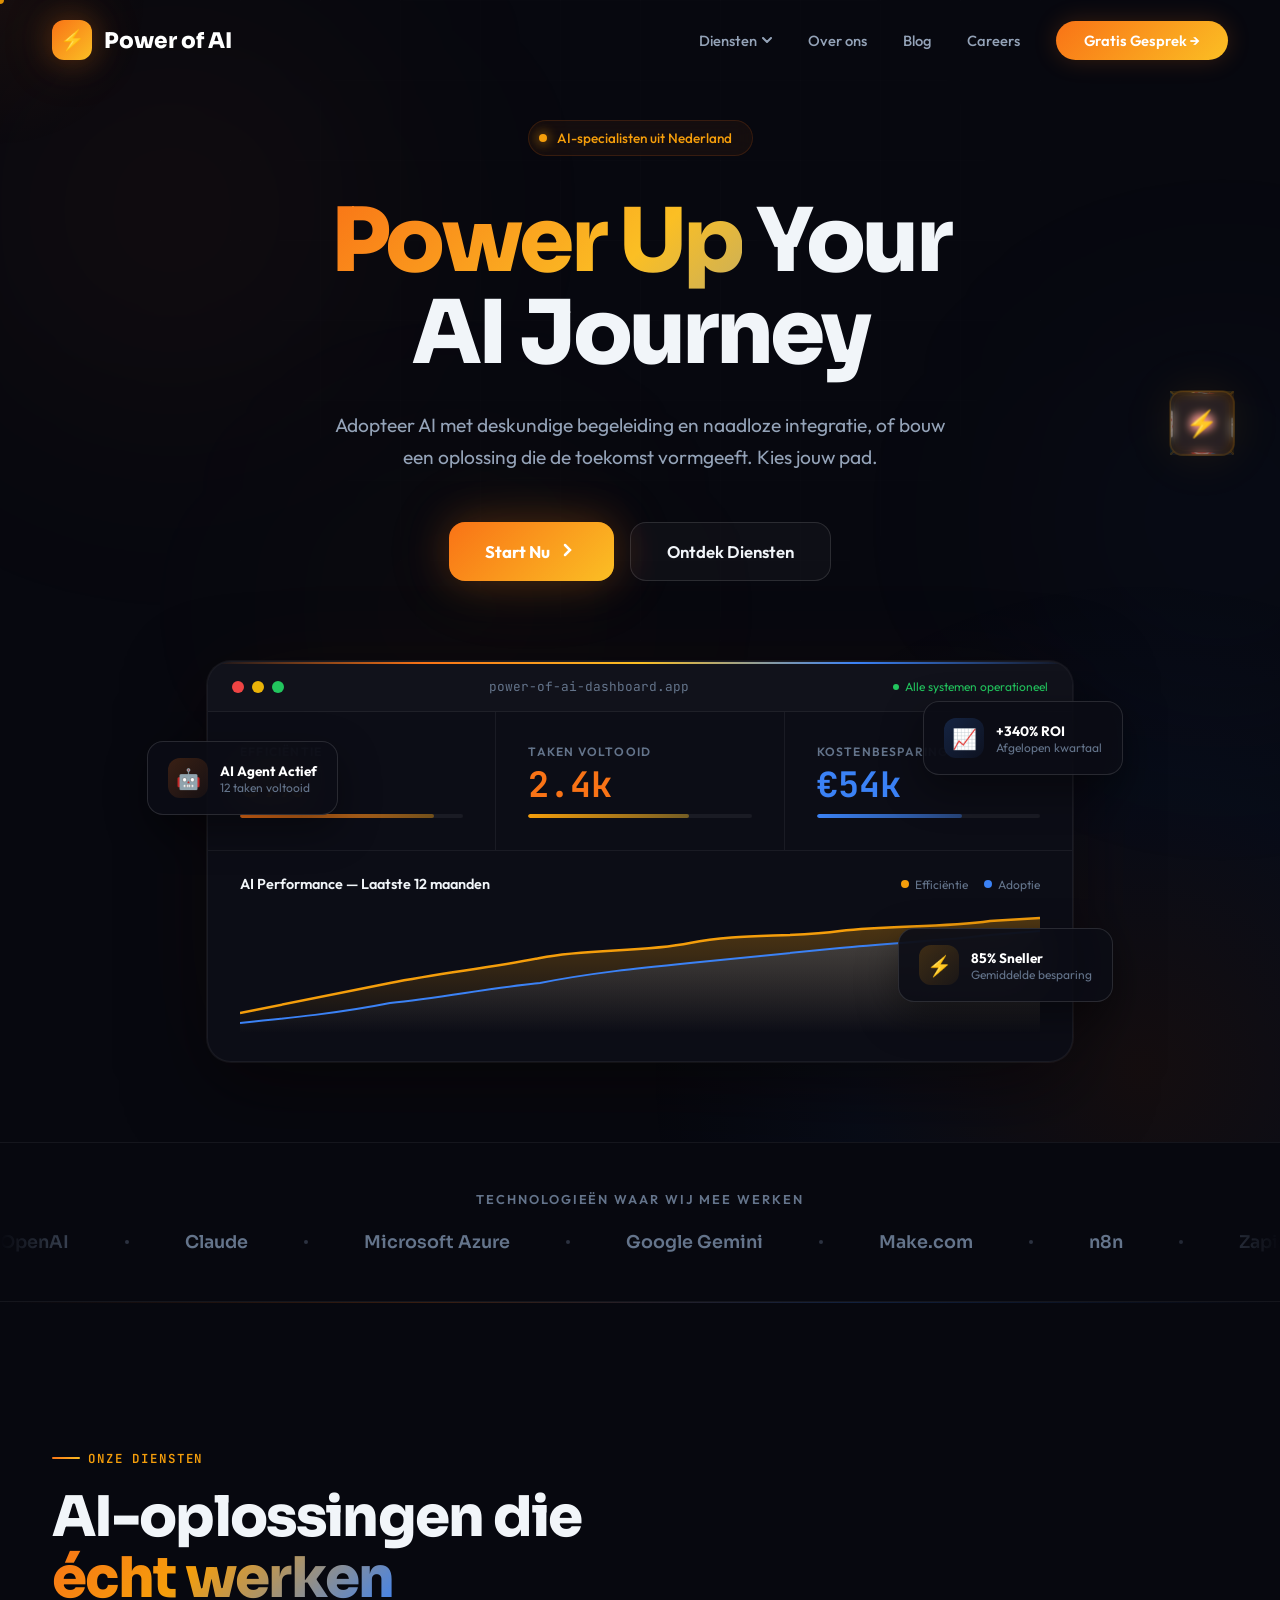
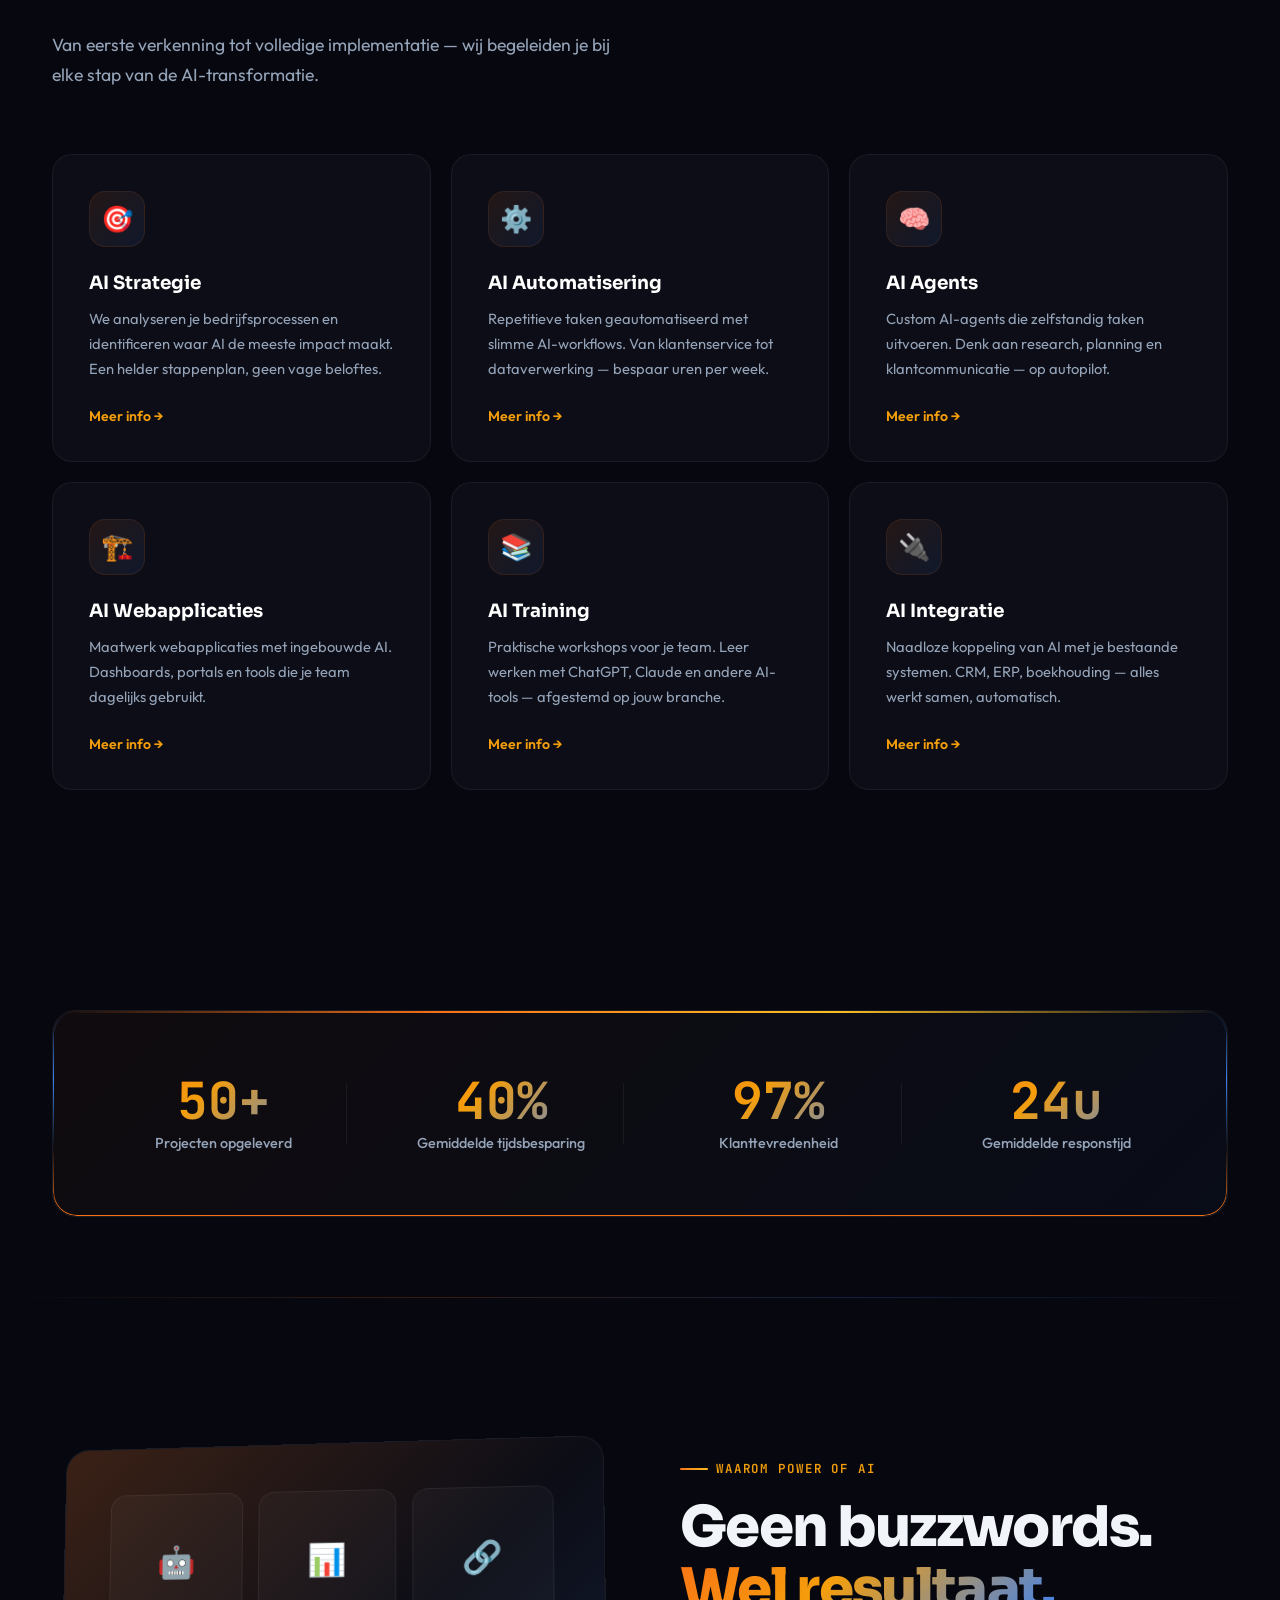
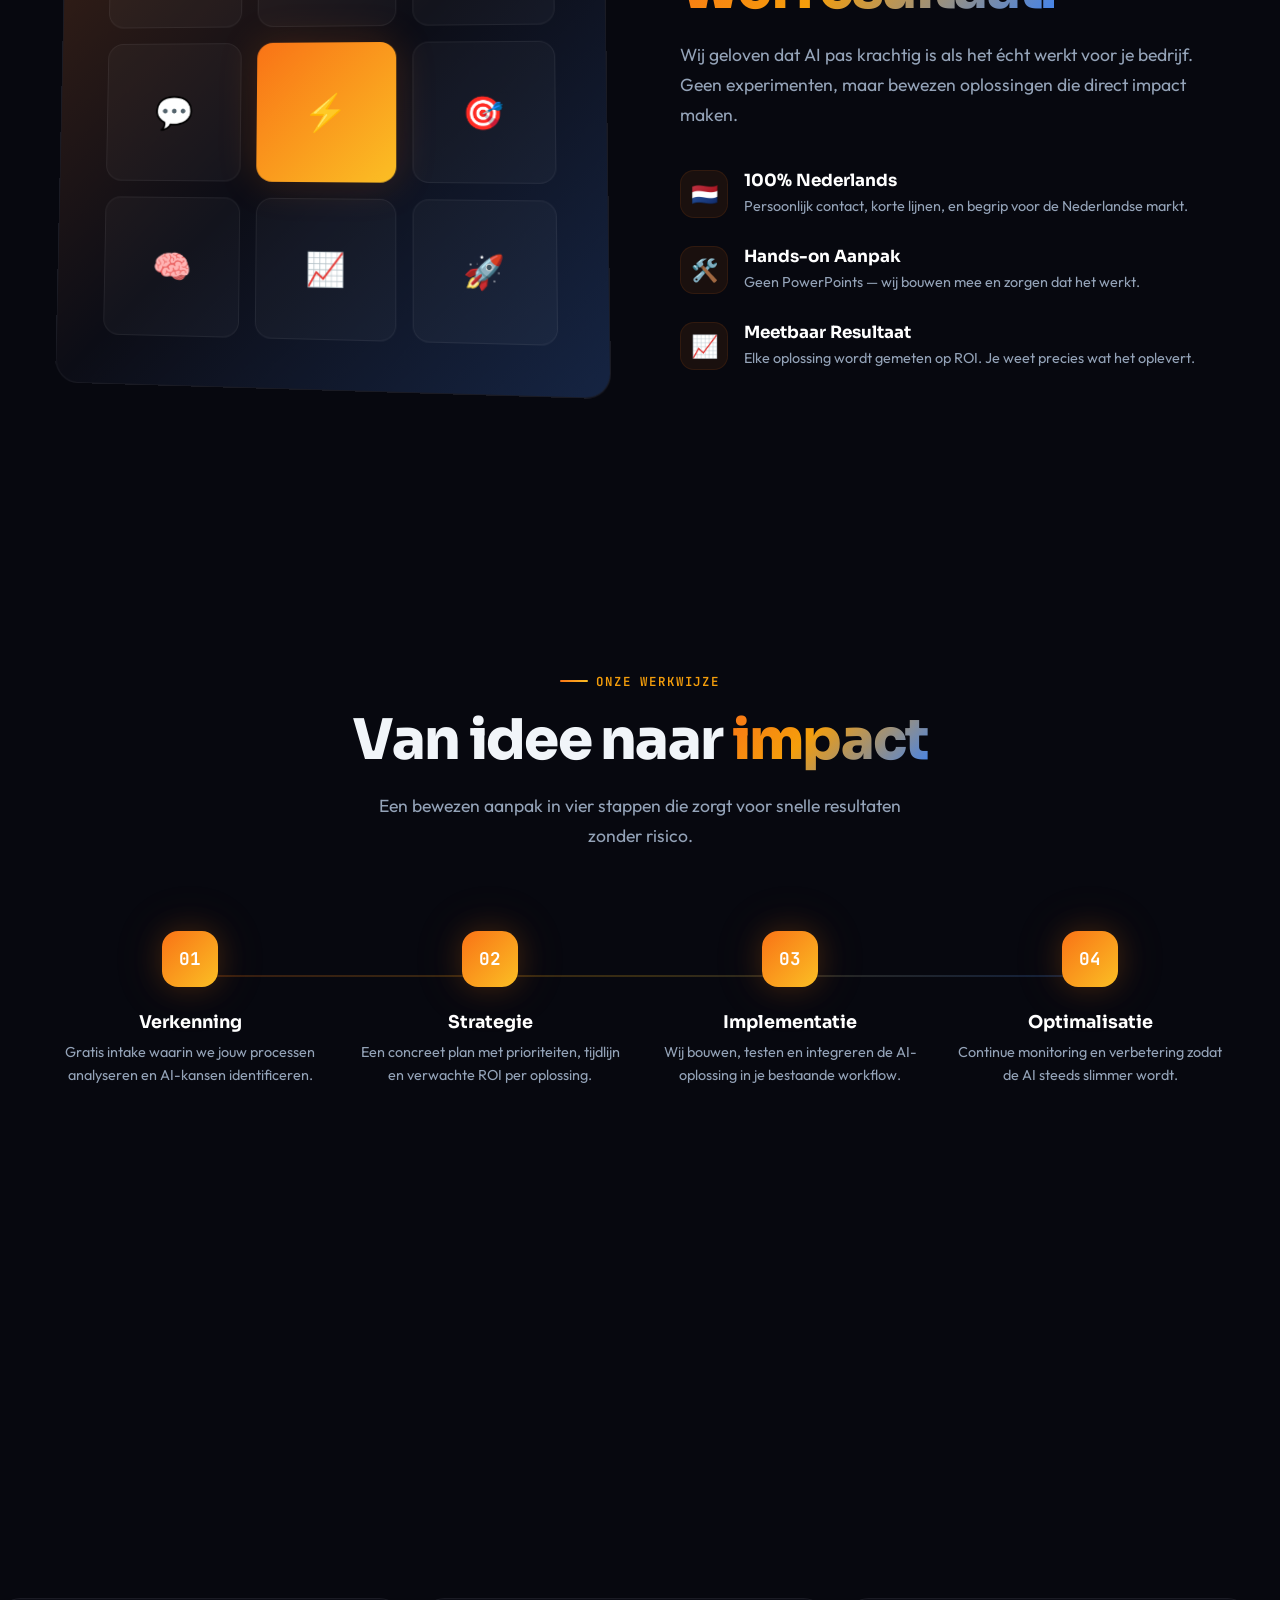
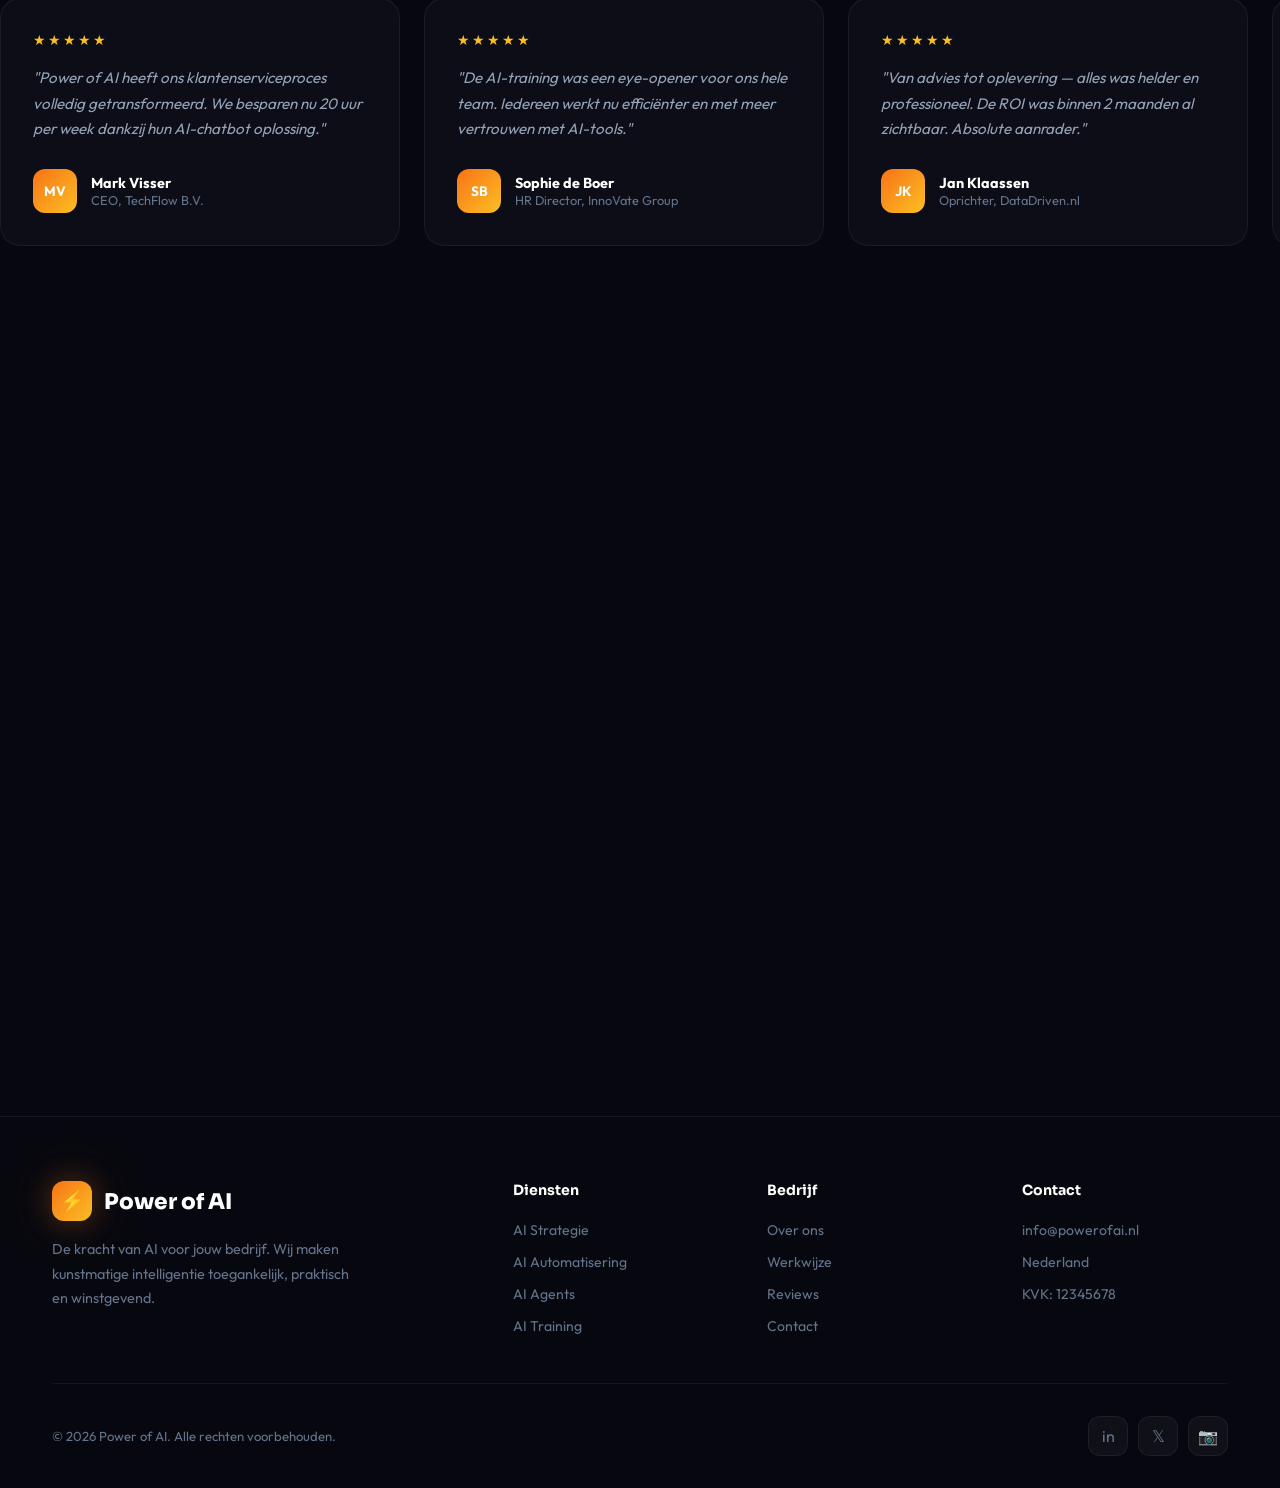
==== commit 4286afe6: "Add favicon and update all pages with icon Co-Authored-By: Claude Opus 4.6 (1M context) <noreply@ant" ====
--- a/index.html
+++ b/index.html
@@ -3,6 +3,7 @@
 <head>
     <meta charset="UTF-8">
     <meta name="viewport" content="width=device-width, initial-scale=1.0">
+    <link rel="icon" type="image/svg+xml" href="/favicon.svg">
     <title>Power of AI — De kracht van AI voor jouw bedrijf</title>
     <meta name="description" content="Power of AI helpt Nederlandse bedrijven om AI te implementeren. Van strategie tot automatisering.">
     <link rel="preconnect" href="https://fonts.googleapis.com">
